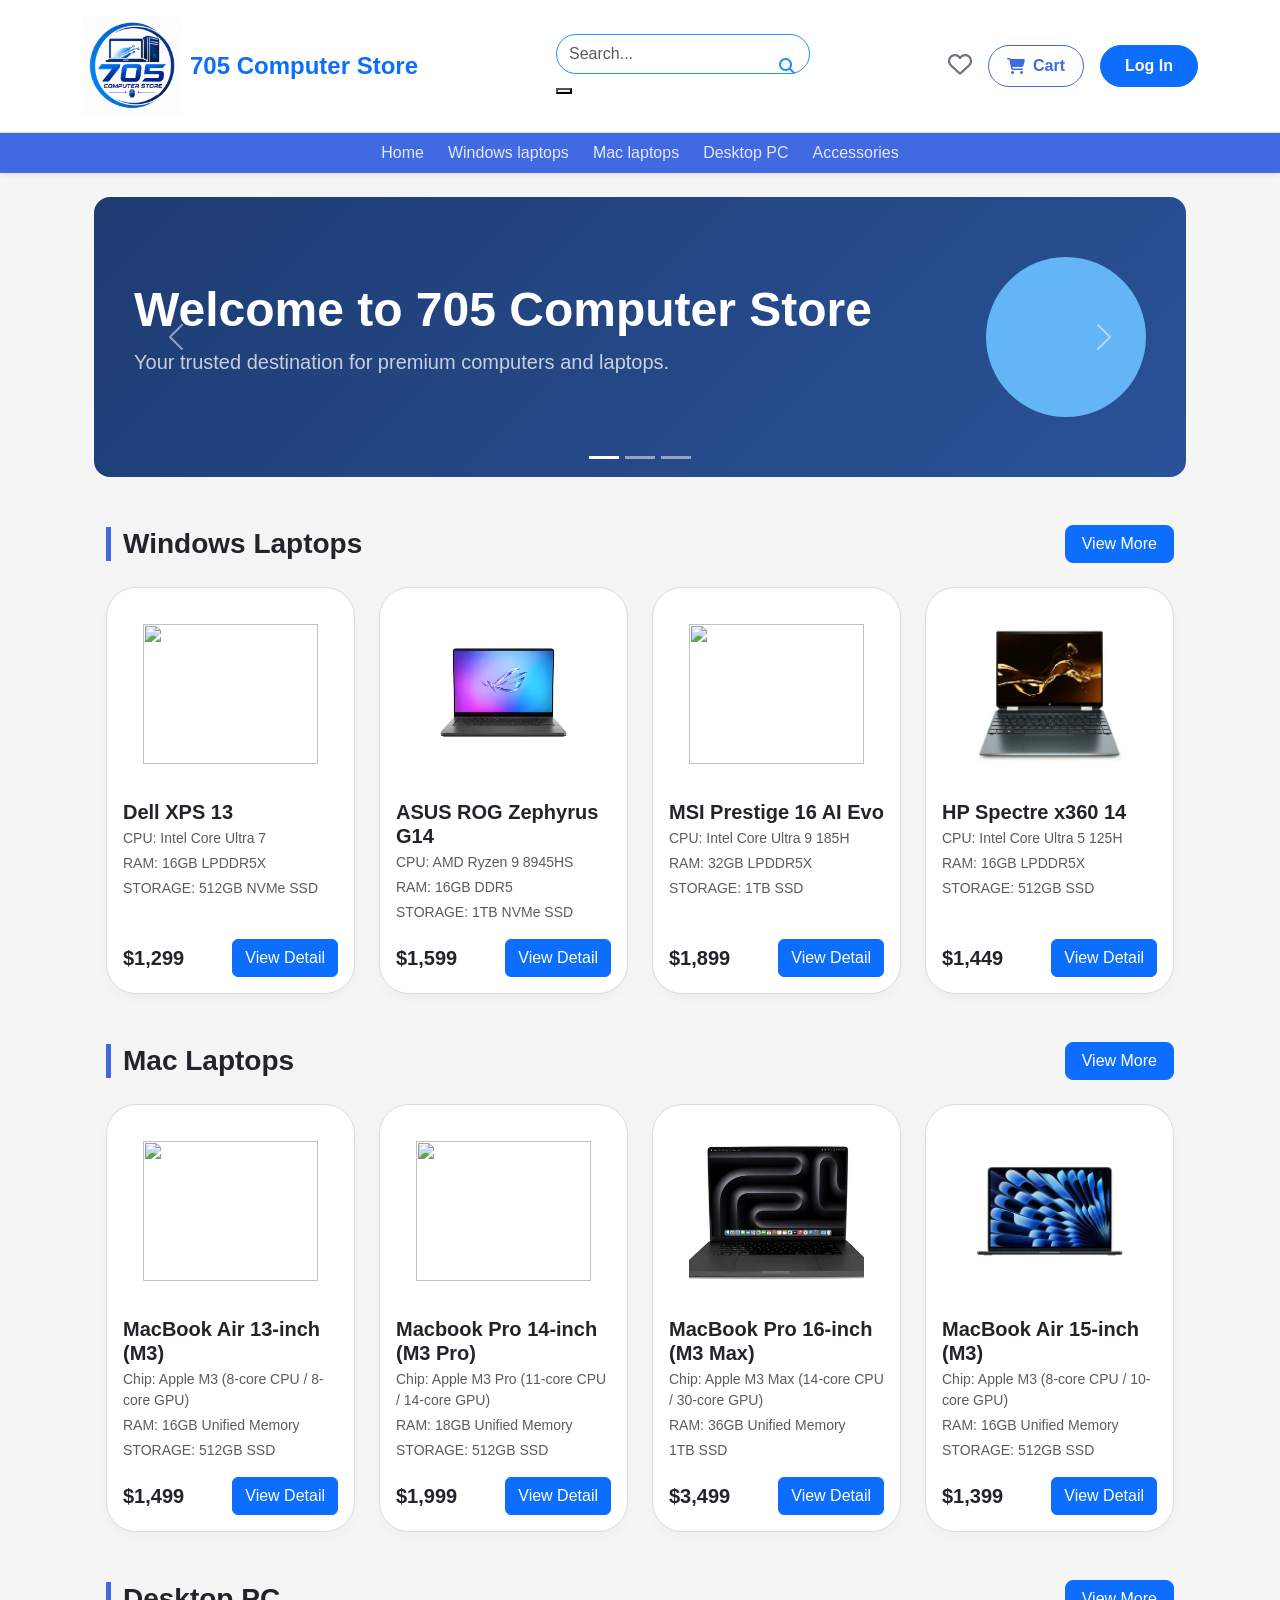
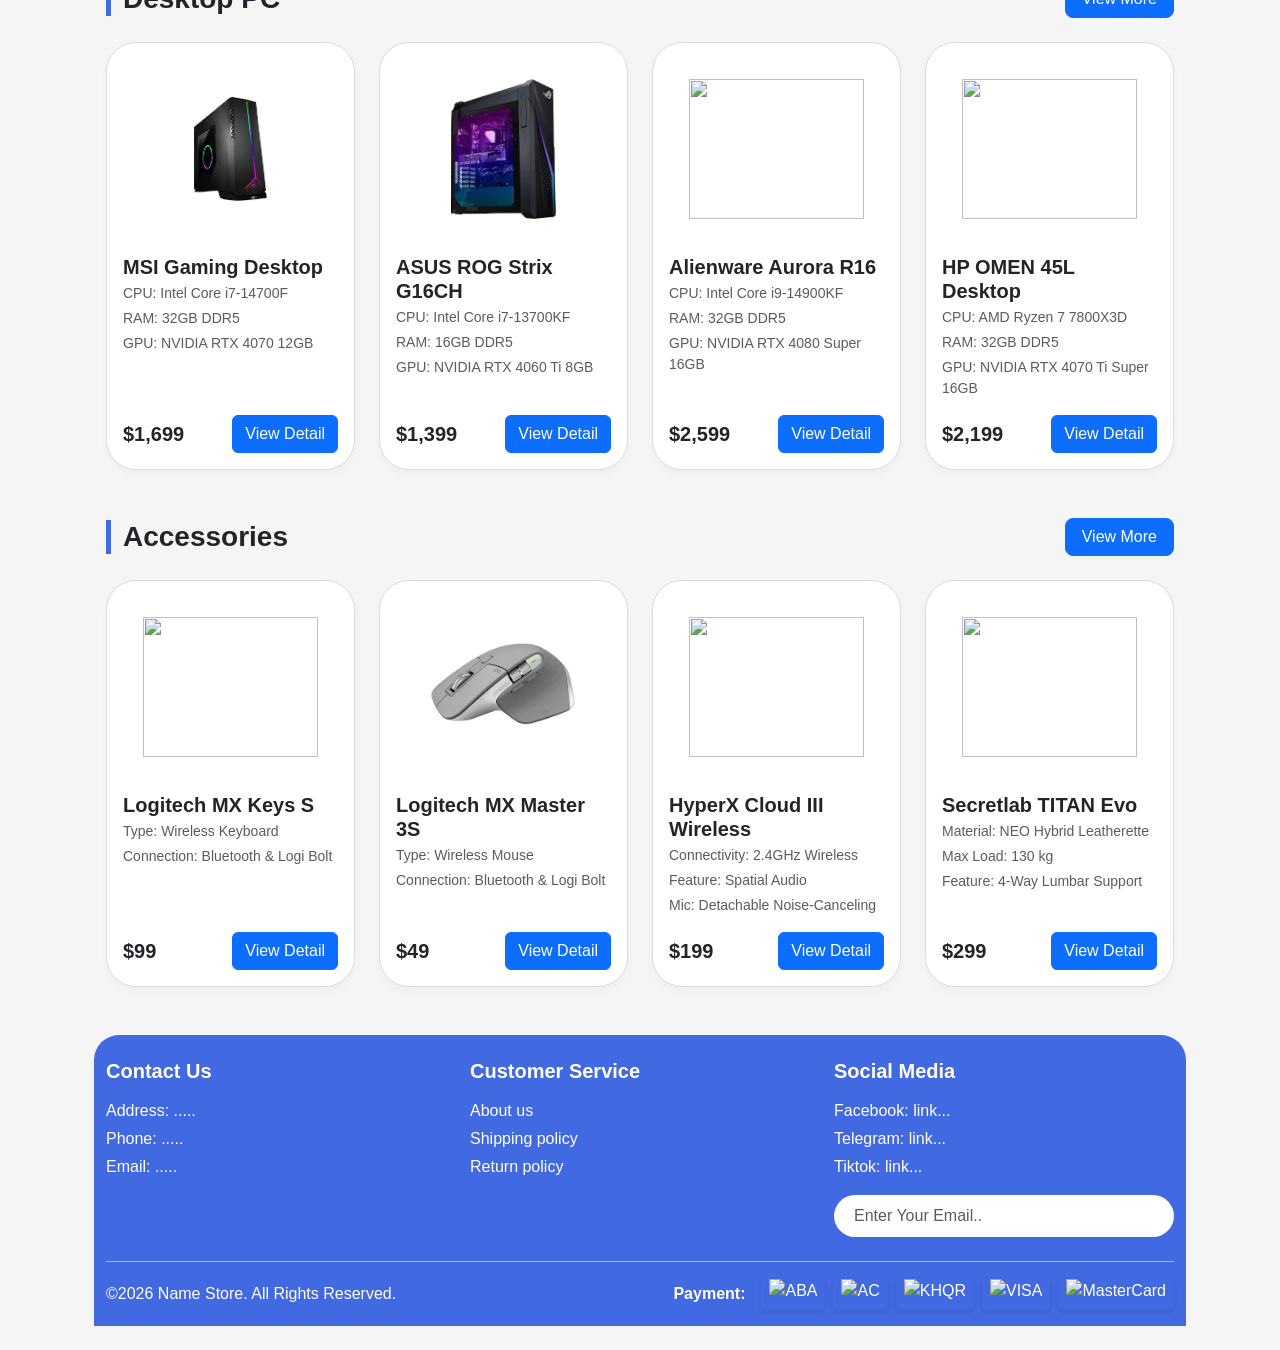
==== frontend/index.html @ b951529a "new" ====
<!DOCTYPE html>
<html lang="en">

<head>
    <meta charset="UTF-8">
    <meta name="viewport" content="width=device-width, initial-scale=1.0">
    <title>705 Computer Store</title>
    <link href="https://cdn.jsdelivr.net/npm/bootstrap@5.3.2/dist/css/bootstrap.min.css" rel="stylesheet">
    <link rel="stylesheet" href="https://cdnjs.cloudflare.com/ajax/libs/font-awesome/6.5.1/css/all.min.css">
    <link rel="stylesheet" href="style.css">
    <script src="https://cdn.jsdelivr.net/npm/bootstrap@5.3.3/dist/js/bootstrap.bundle.min.js"></script>
</head>

<body>
    <header class="bg-white py-3 border-bottom">
        <div class="container d-flex align-items-center justify-content-between">
            <div class="d-flex align-items-center gap-2">
                <img src="705logo.jpg" alt="Logo" class="header-logo">
                <h4 class="fw-bold m-0 text-primary">705 Computer Store</h4>
            </div>
            <form action="/search" method="get" class="search-box-wrapper w-45" role="search">
                <input type="search" name="q" class="form-control custom-search-input" placeholder="Search..."
                    aria-label="Search">
                <button type="submit" class="search-btn" aria-label="Submit search">
                    <i class="fa-solid fa-magnifying-glass search-icon" aria-hidden="true"></i>
                </button>
            </form>
            <div class="d-flex align-items-center gap-3">
                <a href="#" class="text-secondary text-decoration-none">
                    <i class="fa-regular fa-heart fs-4"></i>
                </a>
                <a href="#cartOffcanvas" data-bs-toggle="offcanvas" role="button"
                    class="cart-box d-flex align-items-center gap-2 text-decoration-none text-nowrap">
                    <i class="fa-solid fa-cart-shopping"></i>
                    <span class="fw-semibold">Cart</span>
                </a>
                <button class="btn btn-primary rounded-pill px-4 py-2 text-nowrap fw-bold" data-bs-toggle="modal"
                    data-bs-target="#loginModal">
                    Log In
                </button>
            </div>
        </div>
    </header>
    <nav class="main-nav py-2 bg-primary sticky-top shadow-sm">
        <div class="container d-flex justify-content-center gap-4">
            <a class="nav-link  text-white" href="#">Home</a>
            <a class="nav-link  text-white " href="#windows">Windows laptops</a>
            <a class="nav-link  text-white " href="#mac">Mac laptops</a>
            <a class="nav-link  text-white " href="#desktop">Desktop PC</a>
            <a class="nav-link  text-white " href="#accessories">Accessories</a>
        </div>
    </nav>

    <div class="container my-4">
        <div class="container my-4">
            <!-- Updated data-bs-ride="carousel" ensures immediate auto-cycling -->
            <div id="heroCarousel" class="carousel slide hero-banner position-relative" data-bs-ride="carousel"
                data-bs-interval="3000" data-bs-pause="false">

                <!-- Carousel Indicators -->
                <div class="carousel-indicators mb-2">
                    <button type="button" data-bs-target="#heroCarousel" data-bs-slide-to="0" class="active"
                        aria-current="true" aria-label="Slide 1"></button>
                    <button type="button" data-bs-target="#heroCarousel" data-bs-slide-to="1"
                        aria-label="Slide 2"></button>
                    <button type="button" data-bs-target="#heroCarousel" data-bs-slide-to="2"
                        aria-label="Slide 3"></button>
                </div>

                <!-- Carousel Inner Content -->
                <div class="carousel-inner rounded-4"
                    style="background: linear-gradient(135deg, #1e3c72 0%, #2a5298 100%); padding: 60px 40px; color: white;">

                    <!-- Slide 1 -->
                    <div class="carousel-item active">
                        <div class="d-flex justify-content-between align-items-center">
                            <div>
                                <h2 class="fw-bold display-5">Welcome to 705 Computer Store</h2>
                                <p class="fs-5 opacity-75">Your trusted destination for premium computers and laptops.
                                </p>
                            </div>
                            <div class="banner-circle d-none d-md-block"
                                style="width: 160px; height: 160px; background-color: #64b5f6; border-radius: 50%;">
                            </div>
                        </div>
                    </div>

                    <!-- Slide 2 -->
                    <div class="carousel-item">
                        <div class="d-flex justify-content-between align-items-center">
                            <div>
                                <h2 class="fw-bold display-5">High-Performance Laptops</h2>
                                <p class="fs-5 opacity-75">Explore the latest Intel Core Ultra & Apple M3 machines.</p>
                            </div>
                            <div class="banner-circle d-none d-md-block"
                                style="width: 160px; height: 160px; background-color: #81c784; border-radius: 50%;">
                            </div>
                        </div>
                    </div>

                    <!-- Slide 3 -->
                    <div class="carousel-item">
                        <div class="d-flex justify-content-between align-items-center">
                            <div>
                                <h2 class="fw-bold display-5">Exclusive Tech Deals</h2>
                                <p class="fs-5 opacity-75">Upgrade your setup with top-tier PC accessories.</p>
                            </div>
                            <div class="banner-circle d-none d-md-block"
                                style="width: 160px; height: 160px; background-color: #ffb74d; border-radius: 50%;">
                            </div>
                        </div>
                    </div>

                </div>

                <!-- Navigation Controls -->
                <button class="carousel-control-prev" type="button" data-bs-target="#heroCarousel" data-bs-slide="prev">
                    <span class="carousel-control-prev-icon" aria-hidden="true"></span>
                    <span class="visually-hidden">Previous</span>
                </button>
                <button class="carousel-control-next" type="button" data-bs-target="#heroCarousel" data-bs-slide="next">
                    <span class="carousel-control-next-icon" aria-hidden="true"></span>
                    <span class="visually-hidden">Next</span>
                </button>

            </div>
            <main class="container my-5">

                <section id="windows" class="mb-5 position-relative">
                    <div class="d-flex justify-content-between align-items-center mb-4">
                        <h3 class="section-title">Windows Laptops</h3>
                        <a href="windows.html" class="btn btn-primary rounded-3 px-3">View More</a>
                    </div>
                    <div class="row g-4 position-relative">
                        <div class="col-md-3">
                            <div class="product-card">
                                <div class="product-img-wrapper">
                                    <img src="https://th.bing.com/th/id/OIP.AL7Lr_KPdeR6Gr8iRgnWIQHaEs?w=291&h=185&c=7&r=0&o=7&dpr=1.5&pid=1.7&rm=3"
                                        alt="" class="product-img">
                                </div>
                                <h5 class="fw-bold mt-3 mb-1">Dell XPS 13</h5>
                                <p class="text-muted small mb-1">CPU: Intel Core Ultra 7</p>
                                <p class="text-muted small mb-1">RAM: 16GB LPDDR5X</p>
                                <p class="text-muted small mb-3">STORAGE: 512GB NVMe SSD</p>
                                <div class="d-flex justify-content-between align-items-center mt-auto">
                                    <span class="fw-bold fs-5">$1,299</span>
                                    <button class="btn btn-primary view-detail-btn" data-bs-toggle="modal"
                                        data-bs-target="#productDetailModal" data-title="Dell XPS 13"
                                        data-img="https://th.bing.com/th/id/OIP.AL7Lr_KPdeR6Gr8iRgnWIQHaEs?w=291&h=185&c=7&r=0&o=7&dpr=1.5&pid=1.7&rm=3"
                                        data-price="$1,299" data-cpu="Intel Core Ultra 7" data-ram="16GB LPDDR5X"
                                        data-storage="512GB NVMe SSD" data-gpu="Intel Arc Graphics"
                                        data-display="13.4 OLED 120Hz" data-recommend="Recommended for IT & Office Work"
                                        data-free="BAG , MOUSE WIRELESS , MOUSEPAD">
                                        View Detail
                                    </button>
                                </div>
                            </div>
                        </div>

                        <div class="col-md-3">
                            <div class="product-card">
                                <div class="product-img-wrapper">
                                    <img src="[data-uri]"
                                        alt="" class="product-img">
                                </div>
                                <h5 class="fw-bold mt-3 mb-1">ASUS ROG Zephyrus G14</h5>
                                <p class="text-muted small mb-1">CPU: AMD Ryzen 9 8945HS</p>
                                <p class="text-muted small mb-1">RAM: 16GB DDR5</p>
                                <p class="text-muted small mb-3">STORAGE: 1TB NVMe SSD</p>
                                <div class="d-flex justify-content-between align-items-center mt-auto">
                                    <span class="fw-bold fs-5">$1,599</span>
                                    <button class="btn btn-primary view-detail-btn" data-bs-toggle="modal"
                                        data-bs-target="#productDetailModal" data-title="ASUS ROG Zephyrus G14"
                                        data-img="[data-uri]"
                                        data-price="$1,599" data-cpu="AMD Ryzen 9 8945HS" data-ram="16GB DDR5"
                                        data-storage="1TB NVMe SSD" data-gpu="NVIDIA RTX 4060 8GB"
                                        data-display="14 OLED 120Hz" ROG Nebula OLED 120Hz
                                        data-recommend="Recommended for Gaming & Heavy Software"
                                        data-free="ROG BACKPACK , GAMING MOUSE , MOUSEPAD">
                                        View Detail
                                    </button>
                                </div>
                            </div>
                        </div>

                        <div class="col-md-3">
                            <div class="product-card">
                                <div class="product-img-wrapper">
                                    <img src="https://th.bing.com/th/id/OIP.dLWSdWZfkBVDEGQL3ehKGAHaEk?w=283&h=180&c=7&r=0&o=7&dpr=1.5&pid=1.7&rm=3"
                                        alt="" class="product-img">
                                </div>
                                <h5 class="fw-bold mt-3 mb-1">MSI Prestige 16 AI Evo</h5>
                                <p class="text-muted small mb-1">CPU: Intel Core Ultra 9 185H</p>
                                <p class="text-muted small mb-1">RAM: 32GB LPDDR5X</p>
                                <p class="text-muted small mb-3">STORAGE: 1TB SSD</p>
                                <div class="d-flex justify-content-between align-items-center mt-auto">
                                    <span class="fw-bold fs-5">$1,899</span>
                                    <button class="btn btn-primary view-detail-btn" data-bs-toggle="modal"
                                        data-bs-target="#productDetailModal" data-title="MSI Prestige 16 AI Evo"
                                        data-img="https://th.bing.com/th/id/OIP.dLWSdWZfkBVDEGQL3ehKGAHaEk?w=283&h=180&c=7&r=0&o=7&dpr=1.5&pid=1.7&rm=3"
                                        data-price="$1,899" data-cpu="Intel Core Ultra 9 185H" data-ram="32GB LPDDR5X"
                                        data-storage="1TB SSD" data-gpu="Intel Arc Graphics"
                                        data-display="16.0 QHD+ OLED 120Hz"
                                        data-recommend="Recommended for IT, AI Development & Content Creation"
                                        data-free="BAG , MOUSE WIRELESS , MOUSEPAD">
                                        View Detail
                                    </button>
                                </div>
                            </div>
                        </div>
                        <div class="col-md-3">
                            <div class="product-card">
                                <div class="product-img-wrapper">
                                    <img src="[data-uri]"
                                        alt="" class="product-img">
                                </div>
                                <h5 class="fw-bold mt-3 mb-1">HP Spectre x360 14</h5>
                                <p class="text-muted small mb-1">CPU: Intel Core Ultra 5 125H</p>
                                <p class="text-muted small mb-1">RAM: 16GB LPDDR5X</p>
                                <p class="text-muted small mb-3">STORAGE: 512GB SSD</p>
                                <div class="d-flex justify-content-between align-items-center mt-auto">
                                    <span class="fw-bold fs-5">$1,449</span>
                                    <button class="btn btn-primary view-detail-btn" data-bs-toggle="modal"
                                        data-bs-target="#productDetailModal" data-title="HP Spectre x360 14"
                                        data-img="[data-uri]"
                                        data-price="$1,449" data-cpu="Intel Core Ultra 5 125H" data-ram="16GB LPDDR5X"
                                        data-storage="512GB SSD" data-gpu="Intel Arc Graphics"
                                        data-display="14.0 2.8K OLED Touchscreen"
                                        data-recommend="Recommended for Business, IT & Graphic Design"
                                        data-free="BAG , HP RECHARGEABLE PEN , MOUSEPAD">
                                        View Detail
                                    </button>
                                </div>
                            </div>
                        </div>
                    </div>
                </section>

                <section id="mac" class="mb-5 position-relative">
                    <div class="d-flex justify-content-between align-items-center mb-4">
                        <h3 class="section-title">Mac Laptops</h3>
                        <a href="mac.html" class="btn btn-primary rounded-3 px-3">View More</a>
                    </div>

                    <div class="row g-4 position-relative">
                        <div class="col-md-3">
                            <div class="product-card">
                                <div class="product-img-wrapper">
                                    <img src="https://th.bing.com/th/id/OIP.0Yps-DaNDCqIpNB-CsQcQgHaG8?w=185&h=180&c=7&r=0&o=7&dpr=1.5&pid=1.7&rm=3"
                                        alt="" class="product-img">
                                </div>
                                <h5 class="fw-bold mt-3 mb-1">MacBook Air 13-inch (M3)</h5>
                                <p class="text-muted small mb-1">Chip: Apple M3 (8-core CPU / 8-core GPU)</p>
                                <p class="text-muted small mb-1">RAM: 16GB Unified Memory</p>
                                <p class="text-muted small mb-3">STORAGE: 512GB SSD</p>
                                <div class="d-flex justify-content-between align-items-center mt-auto">
                                    <span class="fw-bold fs-5">$1,499</span>
                                    <button class="btn btn-primary view-detail-btn" data-bs-toggle="modal"
                                        data-bs-target="#productDetailModal" data-title="MacBook Air 13-inch (M3)"
                                        data-img="https://th.bing.com/th/id/OIP.0Yps-DaNDCqIpNB-CsQcQgHaG8?w=185&h=180&c=7&r=0&o=7&dpr=1.5&pid=1.7&rm=3"
                                        data-price="$1,499" data-cpu="Apple M3 (8-core CPU)"
                                        data-ram="16GB Unified Memory" data-storage="512GB SSD" data-gpu="8-core GPU"
                                        data-display="13.6 Retina Display"
                                        data-recommend="Recommended for IT Students & Daily Work"
                                        data-free="SLEEVE BAG , USB-C HUB , MOUSEPAD">
                                        View Detail
                                    </button>
                                </div>
                            </div>
                        </div>
                        <div class="col-md-3">
                            <div class="product-card">
                                <div class="product-img-wrapper">
                                    <img src="https://th.bing.com/th/id/OIP.2iPnRMGzGTsN0Y84vKEVCQHaE8?w=246&h=180&c=7&r=0&o=7&dpr=1.5&pid=1.7&rm=3"
                                        alt="" class="product-img">
                                </div>
                                <h5 class="fw-bold mt-3 mb-1">Macbook Pro 14-inch (M3 Pro)</h5>
                                <p class="text-muted small mb-1">Chip: Apple M3 Pro (11-core CPU / 14-core GPU)</p>
                                <p class="text-muted small mb-1">RAM: 18GB Unified Memory</p>
                                <p class="text-muted small mb-3">STORAGE: 512GB SSD</p>
                                <div class="d-flex justify-content-between align-items-center mt-auto">
                                    <span class="fw-bold fs-5">$1,999</span>
                                    <button class="btn btn-primary view-detail-btn" data-bs-toggle="modal"
                                        data-bs-target="#productDetailModal" data-title="Macbook Pro 14-inch (M3 Pro)"
                                        data-img="https://th.bing.com/th/id/OIP.2iPnRMGzGTsN0Y84vKEVCQHaE8?w=246&h=180&c=7&r=0&o=7&dpr=1.5&pid=1.7&rm=3"
                                        data-price="$1,999" data-cpu="Apple M3 Pro (11-core CPU)"
                                        data-ram="18GB Unified Memory" data-storage="512GB SSD" data-gpu="14-core GPU"
                                        data-display="14.2 Liquid Retina XDR 120Hz"
                                        data-recommend="Recommended for Software Engineering & Coding"
                                        data-free="MAC SLEEVE , USB-C HUB , MOUSEPAD">
                                        View Detail
                                    </button>
                                </div>
                            </div>
                        </div>
                        <div class="col-md-3">
                            <div class="product-card">
                                <div class="product-img-wrapper">
                                    <img src="[data-uri]"
                                        alt="" class="product-img">
                                </div>
                                <h5 class="fw-bold mt-3 mb-1">MacBook Pro 16-inch (M3 Max)</h5>
                                <p class="text-muted small mb-1">Chip: Apple M3 Max (14-core CPU / 30-core GPU)</p>
                                <p class="text-muted small mb-1">RAM: 36GB Unified Memory</p>
                                <p class="text-muted small mb-3">1TB SSD</p>
                                <div class="d-flex justify-content-between align-items-center mt-auto">
                                    <span class="fw-bold fs-5">$3,499</span>
                                    <button class="btn btn-primary view-detail-btn" data-bs-toggle="modal"
                                        data-bs-target="#productDetailModal" data-title="MacBook Pro 16-inch (M3 Max)"
                                        data-img="[data-uri]"
                                        data-price="$3,499" data-cpu="Apple M3 Max (14-core CPU)"
                                        data-ram="36GB Unified Memory" data-storage="1TB SSD" data-gpu="30-core GPU"
                                        data-display="16.2 Liquid Retina XDR 120Hz"
                                        data-recommend="Recommended for Architecture, 3D Rendering & Video Editing"
                                        data-free="PREMIUM BAG , USB-C HUB , MOUSEPAD">
                                        View Detail
                                    </button>
                                </div>
                            </div>
                        </div>

                        <div class="col-md-3">
                            <div class="product-card">
                                <div class="product-img-wrapper">
                                    <img src="[data-uri]"
                                        alt="" class="product-img">
                                </div>
                                <h5 class="fw-bold mt-3 mb-1">MacBook Air 15-inch (M3)</h5>
                                <p class="text-muted small mb-1">Chip: Apple M3 (8-core CPU / 10-core GPU)</p>
                                <p class="text-muted small mb-1">RAM: 16GB Unified Memory</p>
                                <p class="text-muted small mb-3">STORAGE: 512GB SSD</p>
                                <div class="d-flex justify-content-between align-items-center mt-auto">
                                    <span class="fw-bold fs-5">$1,399</span>
                                    <button class="btn btn-primary view-detail-btn" data-bs-toggle="modal"
                                        data-bs-target="#productDetailModal" data-title="MacBook Air 15-inch (M3)"
                                        data-img="[data-uri]"
                                        data-price="$1,399" data-cpu="Apple M3 (8-core CPU)"
                                        data-ram="16GB Unified Memory" data-storage="512GB SSD" data-gpu="10-core GPU"
                                        data-display="15.3 Liquid Retina Display"
                                        data-recommend="Recommended for Office, IT & Graphic Design"
                                        data-free="SLEEVE BAG , WIRELESS MOUSE , MOUSEPAD">
                                        View Detail
                                    </button>
                                </div>
                            </div>
                        </div>
                    </div>
                </section>

                <section id="desktop" class="mb-5 position-relative">
                    <div class="d-flex justify-content-between align-items-center mb-4">
                        <h3 class="section-title">Desktop PC</h3>
                        <a href="desktop.html" class="btn btn-primary rounded-3 px-3">View More</a>
                    </div>
                    <div class="row g-4 position-relative">
                        <div class="col-md-3">
                            <div class="product-card">
                                <div class="product-img-wrapper">
                                    <img src="[data-uri]"
                                        alt="" class="product-img">
                                </div>
                                <h5 class="fw-bold mt-3 mb-1">MSI Gaming Desktop</h5>
                                <p class="text-muted small mb-1">CPU: Intel Core i7-14700F</p>
                                <p class="text-muted small mb-1">RAM: 32GB DDR5</p>
                                <p class="text-muted small mb-3">GPU: NVIDIA RTX 4070 12GB</p>
                                <div class="d-flex justify-content-between align-items-center mt-auto">
                                    <span class="fw-bold fs-5">$1,699</span>
                                    <button class="btn btn-primary view-detail-btn" data-bs-toggle="modal"
                                        data-bs-target="#productDetailModal" data-title="MSI Gaming Desktop"
                                        data-img="[data-uri]"
                                        data-price="$1,699" data-cpu="Intel Core i7-14700F" data-ram="32GB DDR5"
                                        data-storage="1TB NVMe SSD" data-gpu="NVIDIA RTX 4070 12GB"
                                        data-display-label="OS System:" data-display-val="Windows 11 Home 64-bit"
                                        data-recommend="Recommended for High-End Gaming & 3D Rendering"
                                        data-free="GAMING KEYBOARD , MOUSE , MOUSEPAD">
                                        View Detail
                                    </button>
                                </div>
                            </div>
                        </div>

                        <div class="col-md-3">
                            <div class="product-card">
                                <div class="product-img-wrapper">
                                    <img src="[data-uri]"
                                        alt="" class="product-img">
                                </div>
                                <h5 class="fw-bold mt-3 mb-1">ASUS ROG Strix G16CH</h5>
                                <p class="text-muted small mb-1">CPU: Intel Core i7-13700KF</p>
                                <p class="text-muted small mb-1">RAM: 16GB DDR5</p>
                                <p class="text-muted small mb-3">GPU: NVIDIA RTX 4060 Ti 8GB</p>
                                <div class="d-flex justify-content-between align-items-center mt-auto">
                                    <span class="fw-bold fs-5">$1,399</span>
                                    <button class="btn btn-primary view-detail-btn" data-bs-toggle="modal"
                                        data-bs-target="#productDetailModal" data-title="ASUS ROG Strix G16CH"
                                        data-img="[data-uri]"
                                        data-price="$1,399" data-cpu="Intel Core i7-13700KF" data-ram="16GB DDR5"
                                        data-storage="1TB NVMe SSD" data-gpu="NVIDIA RTX 4060 Ti 8GB"
                                        data-display-label="OS System:" data-display-val="Windows 11 Home 64-bit"
                                        data-recommend="Recommended for Gaming & Heavy IT Workstation"
                                        data-free="ROG KEYBOARD , MOUSE , MOUSEPAD">
                                        View Detail
                                    </button>
                                </div>
                            </div>
                        </div>
                        <div class="col-md-3">
                            <div class="product-card">
                                <div class="product-img-wrapper">
                                    <img src="https://th.bing.com/th/id/OIF.zlUKxVpA1oPw7t0y4Z9YEg?w=160&h=180&c=7&r=0&o=7&dpr=1.5&pid=1.7&rm=3"
                                        alt="" class="product-img">
                                </div>
                                <h5 class="fw-bold mt-3 mb-1">Alienware Aurora R16</h5>
                                <p class="text-muted small mb-1">CPU: Intel Core i9-14900KF</p>
                                <p class="text-muted small mb-1">RAM: 32GB DDR5</p>
                                <p class="text-muted small mb-3">GPU: NVIDIA RTX 4080 Super 16GB</p>
                                <div class="d-flex justify-content-between align-items-center mt-auto">
                                    <span class="fw-bold fs-5">$2,599</span>
                                    <button class="btn btn-primary view-detail-btn" data-bs-toggle="modal"
                                        data-bs-target="#productDetailModal" data-title="Alienware Aurora R16"
                                        data-img="https://th.bing.com/th/id/OIF.zlUKxVpA1oPw7t0y4Z9YEg?w=160&h=180&c=7&r=0&o=7&dpr=1.5&pid=1.7&rm=3"
                                        data-price="$2,599" data-cpu="Intel Core i9-14900KF" data-ram="32GB DDR5"
                                        data-storage="2TB NVMe SSD" data-gpu="NVIDIA RTX 4080 Super 16GB"
                                        data-display-label="OS System:" data-display-val="Windows 11 Pro 64-bit"
                                        data-recommend="Recommended for Extreme Gaming & AI Workloads"
                                        data-free="ALIENWARE MOUSEPAD , GAMING MOUSE">
                                        View Detail
                                    </button>
                                </div>
                            </div>
                        </div>
                        <div class="col-md-3">
                            <div class="product-card">
                                <div class="product-img-wrapper">
                                    <img src="https://th.bing.com/th/id/OIP.TJcTo4Yhc98ktGP7Bc6QeAHaHa?w=200&h=200&c=7&r=0&o=7&dpr=1.5&pid=1.7&rm=3"
                                        alt="" class="product-img">
                                </div>
                                <h5 class="fw-bold mt-3 mb-1">HP OMEN 45L Desktop</h5>
                                <p class="text-muted small mb-1">CPU: AMD Ryzen 7 7800X3D</p>
                                <p class="text-muted small mb-1">RAM: 32GB DDR5</p>
                                <p class="text-muted small mb-3">GPU: NVIDIA RTX 4070 Ti Super 16GB</p>
                                <div class="d-flex justify-content-between align-items-center mt-auto">
                                    <span class="fw-bold fs-5">$2,199</span>
                                    <button class="btn btn-primary view-detail-btn" data-bs-toggle="modal"
                                        data-bs-target="#productDetailModal" data-title="HP OMEN 45L Desktop"
                                        data-img="https://th.bing.com/th/id/OIP.TJcTo4Yhc98ktGP7Bc6QeAHaHa?w=200&h=200&c=7&r=0&o=7&dpr=1.5&pid=1.7&rm=3"
                                        data-price="$2,199" data-cpu="AMD Ryzen 7 7800X3D" data-ram="32GB DDR5"
                                        data-storage="1TB NVMe SSD" data-gpu="NVIDIA RTX 4070 Ti Super 16GB"
                                        data-display-label="OS System:" data-display-val="Windows 11 Home 64-bit"
                                        data-recommend="Recommended for Pro Gaming & Content Creation"
                                        data-free="OMEN GAMING MOUSEPAD , HEADSET HOLDER">
                                        View Detail
                                    </button>
                                </div>
                            </div>
                        </div>
                    </div>
                </section>

                <section id="accessories" class="mb-5 position-relative">
                    <div class="d-flex justify-content-between align-items-center mb-4">
                        <h3 class="section-title">Accessories</h3>
                        <a href="accessories.html" class="btn btn-primary rounded-3 px-3">View More</a>
                    </div>

                    <div class="row g-4 position-relative">
                        <div class="col-md-3">
                            <div class="product-card">
                                <div class="product-img-wrapper">
                                    <img src="https://th.bing.com/th/id/OIP.t6h9W3V-kA5I1YUI6IVi5QHaDt?w=277&h=175&c=7&r=0&o=7&dpr=1.5&pid=1.7&rm=3"
                                        alt="" class="product-img">
                                </div>
                                <h5 class="fw-bold mt-3 mb-1">Logitech MX Keys S</h5>
                                <p class="text-muted small mb-1">Type: Wireless Keyboard</p>
                                <p class="text-muted small mb-3">Connection: Bluetooth & Logi Bolt</p>
                                <div class="d-flex justify-content-between align-items-center mt-auto">
                                    <span class="fw-bold fs-5">$99</span>
                                    <button class="btn btn-primary view-detail-btn" data-bs-toggle="modal"
                                        data-bs-target="#productDetailModal" data-title="Logitech MX Keys S"
                                        data-img="https://th.bing.com/th/id/OIP.t6h9W3V-kA5I1YUI6IVi5QHaDt?w=277&h=175&c=7&r=0&o=7&dpr=1.5&pid=1.7&rm=3"
                                        data-price="$99" data-spec1-label="Type:" data-spec1-val="Wireless Keyboard"
                                        data-spec2-label="Connection:" data-spec2-val="Bluetooth & Logi Bolt"
                                        data-spec3-label="Backlight:" data-spec3-val="Smart Auto-Illumination"
                                        data-spec4-label="Battery:" data-spec4-val="Rechargeable Li-Po (10 days)"
                                        data-display-label="Warranty:" data-display-val="1 Year Brand Warranty"
                                        data-recommend="Recommended for Productivity & Developers"
                                        data-free="PALM REST , MOUSEPAD">
                                        View Detail
                                    </button>
                                </div>
                            </div>
                        </div>

                        <div class="col-md-3">
                            <div class="product-card">
                                <div class="product-img-wrapper">
                                    <img src="[data-uri]"
                                        alt="" class="product-img">
                                </div>
                                <h5 class="fw-bold mt-3 mb-1">Logitech MX Master 3S</h5>
                                <p class="text-muted small mb-1">Type: Wireless Mouse</p>
                                <p class="text-muted small mb-3">Connection: Bluetooth & Logi Bolt</p>
                                <div class="d-flex justify-content-between align-items-center mt-auto">
                                    <span class="fw-bold fs-5">$49</span>
                                    <button class="btn btn-primary view-detail-btn" data-bs-toggle="modal"
                                        data-bs-target="#productDetailModal" data-title="Logitech MX Master 3S"
                                        data-img="[data-uri]"
                                        data-price="$49" data-spec1-label="Type:" data-spec1-val="Wireless Mouse"
                                        data-spec2-label="Connection:" data-spec2-val="Bluetooth & Logi Bolt"
                                        data-spec3-label="Sensor:" data-spec3-val="8,000 DPI Darkfield"
                                        data-spec4-label="Feature:" data-spec4-val="Quiet Clicks & MagSpeed Scroll"
                                        data-display-label="Warranty:" data-display-val="1 Year Brand Warranty"
                                        data-recommend="Recommended for Graphic Designers & Office Use"
                                        data-free="MOUSEPAD">
                                        View Detail
                                    </button>
                                </div>
                            </div>
                        </div>
                        <div class="col-md-3">
                            <div class="product-card">
                                <div class="product-img-wrapper">
                                    <img src="https://th.bing.com/th/id/OIP.Y5CAbW4nuqUeWcbSHPMgFgHaHy?w=175&h=184&c=7&r=0&o=7&dpr=1.5&pid=1.7&rm=3"
                                        alt="" class="product-img">
                                </div>
                                <h5 class="fw-bold mt-3 mb-1">HyperX Cloud III Wireless</h5>
                                <p class="text-muted small mb-1">Connectivity: 2.4GHz Wireless</p>
                                <p class="text-muted small mb-1">Feature: Spatial Audio</p>
                                <p class="text-muted small mb-3">Mic: Detachable Noise-Canceling</p>
                                <div class="d-flex justify-content-between align-items-center mt-auto">
                                    <span class="fw-bold fs-5">$199</span>
                                    <button class="btn btn-primary view-detail-btn" data-bs-toggle="modal"
                                        data-bs-target="#productDetailModal" data-title="HyperX Cloud III Wireless"
                                        data-img="https://th.bing.com/th/id/OIP.Y5CAbW4nuqUeWcbSHPMgFgHaHy?w=175&h=184&c=7&r=0&o=7&dpr=1.5&pid=1.7&rm=3"
                                        data-price="$199" data-spec1-label="Connectivity:"
                                        data-spec1-val="2.4GHz Wireless" data-spec2-label="Feature:"
                                        data-spec2-val="Spatial Audio" data-spec3-label="Mic:"
                                        data-spec3-val="Detachable Noise-Canceling" data-spec4-label="Battery Life:"
                                        data-spec4-val="Up to 120 Hours" data-display-label="Warranty:"
                                        data-display-val="2 Years Brand Warranty"
                                        data-recommend="Recommended for Gaming & Clear Communication"
                                        data-free="HEADSET STAND">
                                        View Detail
                                    </button>
                                </div>
                            </div>
                        </div>

                        <div class="col-md-3">
                            <div class="product-card">
                                <div class="product-img-wrapper">
                                    <img src="https://th.bing.com/th/id/OIP.JJgzGKpeFEcX1Du-FD1xGgHaOI?w=132&h=200&c=7&r=0&o=7&dpr=1.5&pid=1.7&rm=3"
                                        alt="" class="product-img">
                                </div>
                                <h5 class="fw-bold mt-3 mb-1">Secretlab TITAN Evo</h5>
                                <p class="text-muted small mb-1">Material: NEO Hybrid Leatherette</p>
                                <p class="text-muted small mb-1">Max Load: 130 kg</p>
                                <p class="text-muted small mb-3">Feature: 4-Way Lumbar Support</p>
                                <div class="d-flex justify-content-between align-items-center mt-auto">
                                    <span class="fw-bold fs-5">$299</span>
                                    <button class="btn btn-primary view-detail-btn" data-bs-toggle="modal"
                                        data-bs-target="#productDetailModal" data-title="Secretlab TITAN Evo"
                                        data-img="https://th.bing.com/th/id/OIP.JJgzGKpeFEcX1Du-FD1xGgHaOI?w=132&h=200&c=7&r=0&o=7&dpr=1.5&pid=1.7&rm=3"
                                        data-price="$299" data-spec1-label="Material:"
                                        data-spec1-val="NEO Hybrid Leatherette" data-spec2-label="Max Load:"
                                        data-spec2-val="130 kg" data-spec3-label="Feature:"
                                        data-spec3-val="4-Way Lumbar Support" data-spec4-label="Pillow:"
                                        data-spec4-val="Magnetic Memory Foam" data-display-label="Warranty:"
                                        data-display-val="3 Years Structural Warranty"
                                        data-recommend="Recommended for Long Hours Desk Work & Gaming"
                                        data-free="CLEANING KIT">
                                        View Detail
                                    </button>
                                </div>
                            </div>
                        </div>
                    </div>
                </section>
            </main>
            <footer class="custom-footer mt-5 pt-4 pb-3">
                <div class="container">
                    <div class="row gy-4 mb-4">
                        <div class="col-md-4">
                            <h5 class="fw-bold mb-3">Contact Us</h5>
                            <p class="mb-1">Address: .....</p>
                            <p class="mb-1">Phone: .....</p>
                            <p class="mb-1">Email: .....</p>
                        </div>
                        <div class="col-md-4">
                            <h5 class="fw-bold mb-3">Customer Service</h5>
                            <p class="mb-1">About us</p>
                            <p class="mb-1">Shipping policy</p>
                            <p class="mb-1">Return policy</p>
                        </div>
                        <div class="col-md-4">
                            <h5 class="fw-bold mb-3">Social Media</h5>
                            <p class="mb-1">Facebook: link...</p>
                            <p class="mb-1">Telegram: link...</p>
                            <p class="mb-3">Tiktok: link...</p>
                            <input type="email" class="form-control rounded-pill text-start ps-4"
                                placeholder="Enter Your Email..">
                        </div>
                    </div>
                    <hr class="border-white opacity-50 my-3">
                    <div class="d-flex flex-column flex-md-row justify-content-between align-items-center">
                        <p class="m-0">©2026 Name Store. All Rights Reserved.</p>
                        <div class="d-flex align-items-center gap-2 mt-2 mt-md-0">
                            <span class="fw-bold me-2">Payment:</span>
                            <div class="payment-card">
                                <img src="https://encrypted-tbn0.gstatic.com/images?q=tbn:ANd9GcRZJGDUUji1aiQIdgCKO4tOpE9ZOPasOgXdYh3TUgbs8A&s=10"
                                    alt="ABA" class="payment-logo">
                            </div>
                            <div class="payment-card">
                                <img src="https://encrypted-tbn0.gstatic.com/images?q=tbn:ANd9GcRUxm1m6XToGECAMxZh3MPr0PS9HeaZn9A2cuTgiPlQ-g&s=10"
                                    alt="AC" class="payment-logo">
                            </div>
                            <div class="payment-card">
                                <img src="https://encrypted-tbn0.gstatic.com/images?q=tbn:ANd9GcQU9aNfiIsWGnAdczYu_6fz-tkL6MxstfQ6-mGBcH60zw&s=10"
                                    alt="KHQR" class="payment-logo">
                            </div>
                            <div class="payment-card">
                                <img src="https://encrypted-tbn0.gstatic.com/images?q=tbn:ANd9GcTHd_pQyp1PbefYeffxgombqwku8zflFzAt4HIlNsDqHw&s=10"
                                    alt="VISA" class="payment-logo">
                            </div>
                            <div class="payment-card">
                                <img src="https://encrypted-tbn0.gstatic.com/images?q=tbn:ANd9GcR5sveA9H-YJq_rfzFeSjastlBqe-uYH5Ygf-0XIQ49yQ&s=10"
                                    alt="MasterCard" class="payment-logo">
                            </div>
                        </div>
                    </div>
                </div>
            </footer>
        </div>

        <!-- View Detail Modal -->
        <div class="modal fade" id="productDetailModal" tabindex="-1" aria-hidden="true">
            <div class="modal-dialog modal-lg modal-dialog-centered">
                <div class="modal-content border-0 shadow-lg rounded-3">

                    <div class="modal-header border-0 pb-0">
                        <button type="button" class="btn-close position-absolute top-0 end-0 m-3"
                            data-bs-dismiss="modal" aria-label="Close" style="z-index: 1056;"></button>
                    </div>

                    <div class="modal-body p-4 pt-0">
                        <div class="row g-4 align-items-center">

                            <!-- Product Image -->
                            <div class="col-md-5 text-center">
                                <div class="p-3 border rounded-3 bg-light">
                                    <img id="modalImg" src="" class="img-fluid"
                                        style="max-height: 230px; object-fit: contain;" alt="Product">
                                </div>
                            </div>

                            <!-- Product Details -->
                            <div class="col-md-7">
                                <h5 class="fw-bold text-dark mb-1" id="modalTitle">Product Title</h5>

                                <!-- Recommend Badge -->
                                <div class="mb-2">
                                    <span id="modalRecommend"
                                        class="badge bg-primary-subtle text-primary border border-primary-subtle rounded-pill">
                                        Recommended for IT & Office Work
                                    </span>
                                </div>

                                <!-- Specs Grid -->
                                <div class="card border-0 bg-light p-3 mb-3 rounded-3">
                                    <div class="row g-2 small">
                                        <div class="col-6"><strong>CPU:</strong> <span id="modalCpu">-</span></div>
                                        <div class="col-6"><strong>RAM:</strong> <span id="modalRam">-</span></div>
                                        <div class="col-6"><strong>Storage:</strong> <span id="modalStorage">-</span>
                                        </div>
                                        <div class="col-6"><strong>GPU/VGA:</strong> <span id="modalGpu">-</span></div>
                                        <div class="col-12"><strong>Display:</strong> <span id="modalDisplay">-</span>
                                        </div>
                                    </div>
                                </div>

                                <!-- Price -->
                                <div class="mb-3">
                                    <div class="fs-3 fw-bold text-primary" id="modalPrice">$0.00</div>
                                </div>

                                <div class="mb-3">
                                    <div class="fw-bold text-muted small mb-1">OVERVIEW</div>
                                    <div
                                        class="p-2 bg-primary-subtle text-primary border border-primary-subtle rounded fw-semibold small">
                                        Free : <span id="modalFreeGift">BAG , MOUSE WIRELESS , MOUSEPAD</span>
                                    </div>
                                </div>

                                <div class="mb-4">
                                    <label class="form-label small text-muted fw-bold d-block">Qty</label>
                                    <div class="input-group" style="width: 120px;">
                                        <button class="btn btn-outline-primary fw-bold" type="button"
                                            id="btnMinus">-</button>
                                        <input type="text" class="form-control text-center fw-bold border-primary"
                                            id="modalQty" value="1" readonly>
                                        <button class="btn btn-outline-primary fw-bold" type="button"
                                            id="btnPlus">+</button>
                                    </div>
                                </div>

                                <div class="d-flex gap-2">
                                    <button class="btn btn-primary flex-grow-1 fw-bold text-uppercase py-2">
                                        ADD TO CART
                                    </button>
                                    <button class="btn btn-outline-primary flex-grow-1 fw-bold text-uppercase py-2">
                                        BUY NOW
                                    </button>
                                </div>

                            </div>
                        </div>
                    </div>

                </div>
            </div>
        </div>
        <!--modal-->
        <div class="offcanvas offcanvas-end" tabindex="-1" id="cartOffcanvas" aria-labelledby="cartOffcanvasLabel">
            <div class="offcanvas-header border-bottom">
                <h5 class="offcanvas-title fw-bold" id="cartOffcanvasLabel">Your Shopping Cart</h5>
                <button type="button" class="btn-close" data-bs-dismiss="offcanvas" aria-label="Close"></button>
            </div>
            <div class="offcanvas-body d-flex flex-column justify-content-between">
                <div id="cart-items-container">
                </div>
                <div class="border-top pt-3">
                    <div class="d-flex justify-content-between mb-3 fs-5 fw-bold">
                        <span>Total:</span>
                        <span id="cart-total">$0</span>
                    </div>
                    <button class="btn btn-primary w-100 py-2 rounded-pill fw-bold">Proceed to Checkout</button>
                </div>
            </div>
        </div>
        <div class="modal fade" id="loginModal" tabindex="-1" aria-labelledby="loginModalLabel" aria-hidden="true">
            <div class="modal-dialog modal-dialog-centered">
                <div class="modal-content border-0 shadow">
                    <div class="modal-header border-bottom-0 pb-0">
                        <button type="button" class="btn-close" data-bs-dismiss="modal" aria-label="Close"></button>
                    </div>
                    <div class="modal-body px-4 pb-4">
                        <div class="text-center mb-4">
                            <h4 class="fw-bold text-primary" id="loginModalLabel">705 Computer Store</h4>
                            <p class="text-muted small">Sign in to manage your account and orders</p>
                        </div>
                        <form>
                            <div class="mb-3">
                                <label for="emailInput" class="form-label fw-semibold">Email address</label>
                                <input type="email" class="form-control" id="emailInput" placeholder="name@example.com"
                                    required>
                            </div>
                            <div class="mb-3">
                                <label for="passwordInput" class="form-label fw-semibold">Password</label>
                                <input type="password" class="form-control" id="passwordInput" placeholder="••••••••"
                                    required>
                            </div>
                            <div class="d-flex justify-content-between align-items-center mb-4">
                                <div class="form-check">
                                    <input class="form-check-input" type="checkbox" id="rememberMe">
                                    <label class="form-check-label small" for="rememberMe">Remember me</label>
                                </div>
                                <a href="#" class="small text-decoration-none">Forgot password?</a>
                            </div>
                            <button type="submit" class="btn btn-primary w-100 py-2 rounded-pill fw-bold">Log
                                In</button>
                        </form>
                    </div>
                </div>
            </div>
        </div>

        <script src="https://cdn.jsdelivr.net/npm/bootstrap@5.3.2/dist/js/bootstrap.bundle.min.js"></script>
        <script src="script.js"></script>
</body>

</html>
---- frontend/style.css ----
body {
    background-color: whitesmoke;
    font-family: 'Segoe UI', Tahoma, Geneva, Verdana, sans-serif;
}
section[id] {
    scroll-margin-top: 100px;
}
.header-logo {
    width: 100px;
    height: 100px;
    object-fit: contain;
}
.search-box-wrapper {
    position: relative;
}
.custom-search-input {
    border: 1.5px solid dodgerblue !important;
    border-radius: 20px !important;
    padding-right: 40px !important;
    height: 40px;
}
.custom-search-width {
    width: 300px;
}
.sticky-top {
    z-index: 1020;
}
.search-icon {
    position: absolute;
    right: 15px;
    top: 50%;
    transform: translateY(-50%);
    color: dodgerblue;
}
.cart-box {
    border: 1.5px solid royalblue;
    color: royalblue;
    padding: 8px 18px;
    border-radius: 25px;
    white-space: nowrap;
    display: inline-flex;
    align-items: center;
    transition: all 0.2s ease;
}
.cart-box:hover {
    background-color: royalblue;
    color: white;
}
.text-nowrap {
    white-space: nowrap !important;
}
.main-nav {
    background-color: royalblue !important;
}
.main-nav .nav-link {
    font-weight: 500;
    opacity: 0.85;
    transition: opacity 0.2s ease-in-out;
}
.main-nav .nav-link:hover {
    background-color: rgba(255, 255, 255, 0.2);
    color: gainsboro !important;
}
.main-nav .nav-link:hover,
.main-nav .nav-link.active {
    opacity: 1;
    font-weight: 700;
}
.section-title {
    font-weight: bold;
    border-left: 5px solid royalblue;
    padding-left: 12px;
    margin: 0;
}
.product-card {
    background: white;
    border: 1.5px solid gainsboro;
    border-radius: 30px;
    padding: 16px;
    height: 100%;
    display: flex;
    flex-direction: column;
    box-shadow: 0 4px 10px rgba(0, 0, 0, 0.03);
    transition: transform 0.2s;
}
.product-card:hover {
    transform: translateY(-4px);
    border-color: dodgerblue;
}
.img-placeholder {
    background-color: lightgray;
    border-radius: 20px;
    height: 160px;
    display: flex;
    align-items: center;
    justify-content: center;
    color: dimgray;
    font-weight: 500;
}

.custom-footer {
    background-color: royalblue;
    color: white;
    border-radius: 25px 25px 0 0;
}
.custom-footer input[type="email"] {
    text-align: left !important;
    padding-left: 20px !important;
    border: none;
    height: 42px;
}
.product-img-wrapper {
    width: 100%;
    height: 180px;
    background-color: white;
    object-fit: contain;
    padding: 10px;
    border-radius: 20px;
    overflow: hidden;
    display: flex;
    align-items: center;
    justify-content: center;
}
.product-img {
    width: 100%;
    height: 100%;
    object-fit: contain;
    padding: 10px;
    transition: transform 0.3s ease;
}
.product-card:hover .product-img {
    transform: scale(1.05);
}
.payment-card {
    border-radius: 6px;
    padding: 4px 8px;
    display: inline-flex;
    align-items: center;
    justify-content: center;
    height: 32px;
    box-shadow: 0 2px 4px rgba(0, 0, 0, 0.1);
    transition: transform 0.2s ease;
}
.payment-card:hover {
    transform: translateY(-2px);
}
.payment-logo {
    height: 30px;
    width: auto;
    object-fit: contain;
}
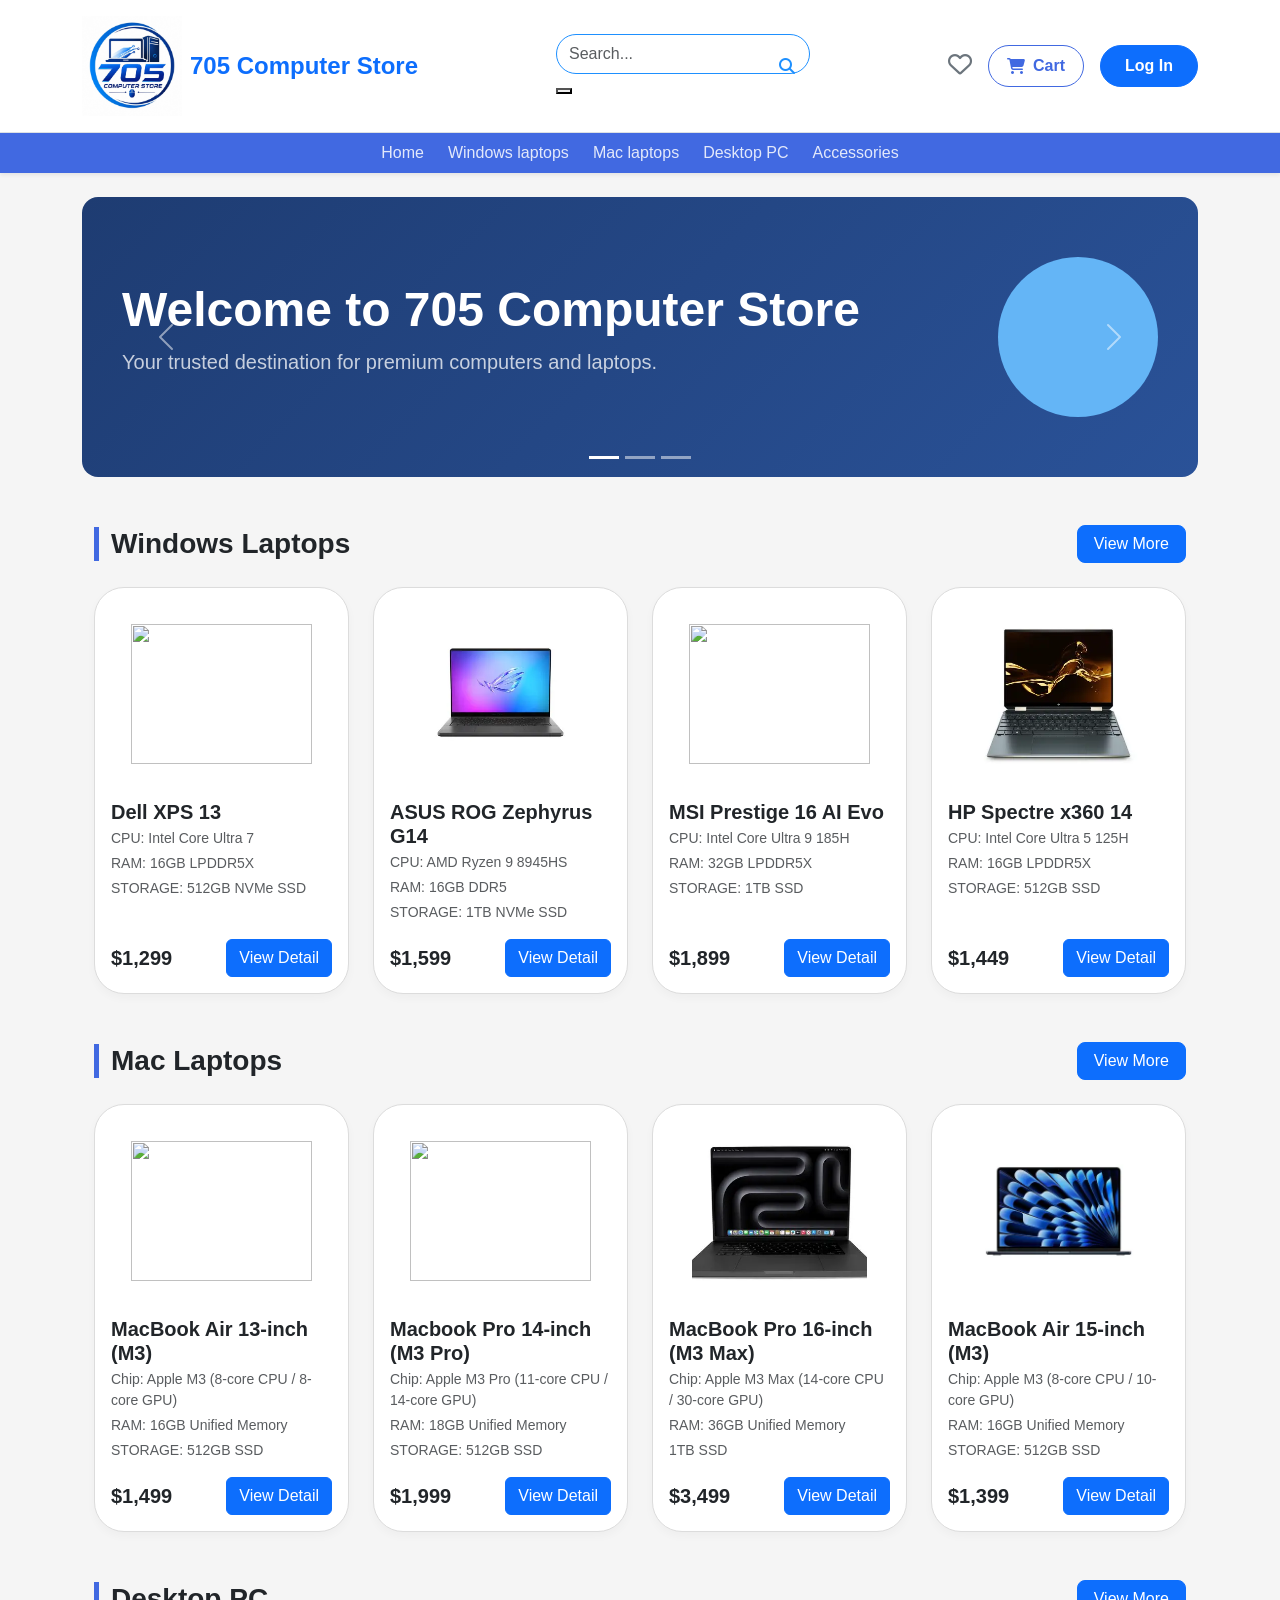
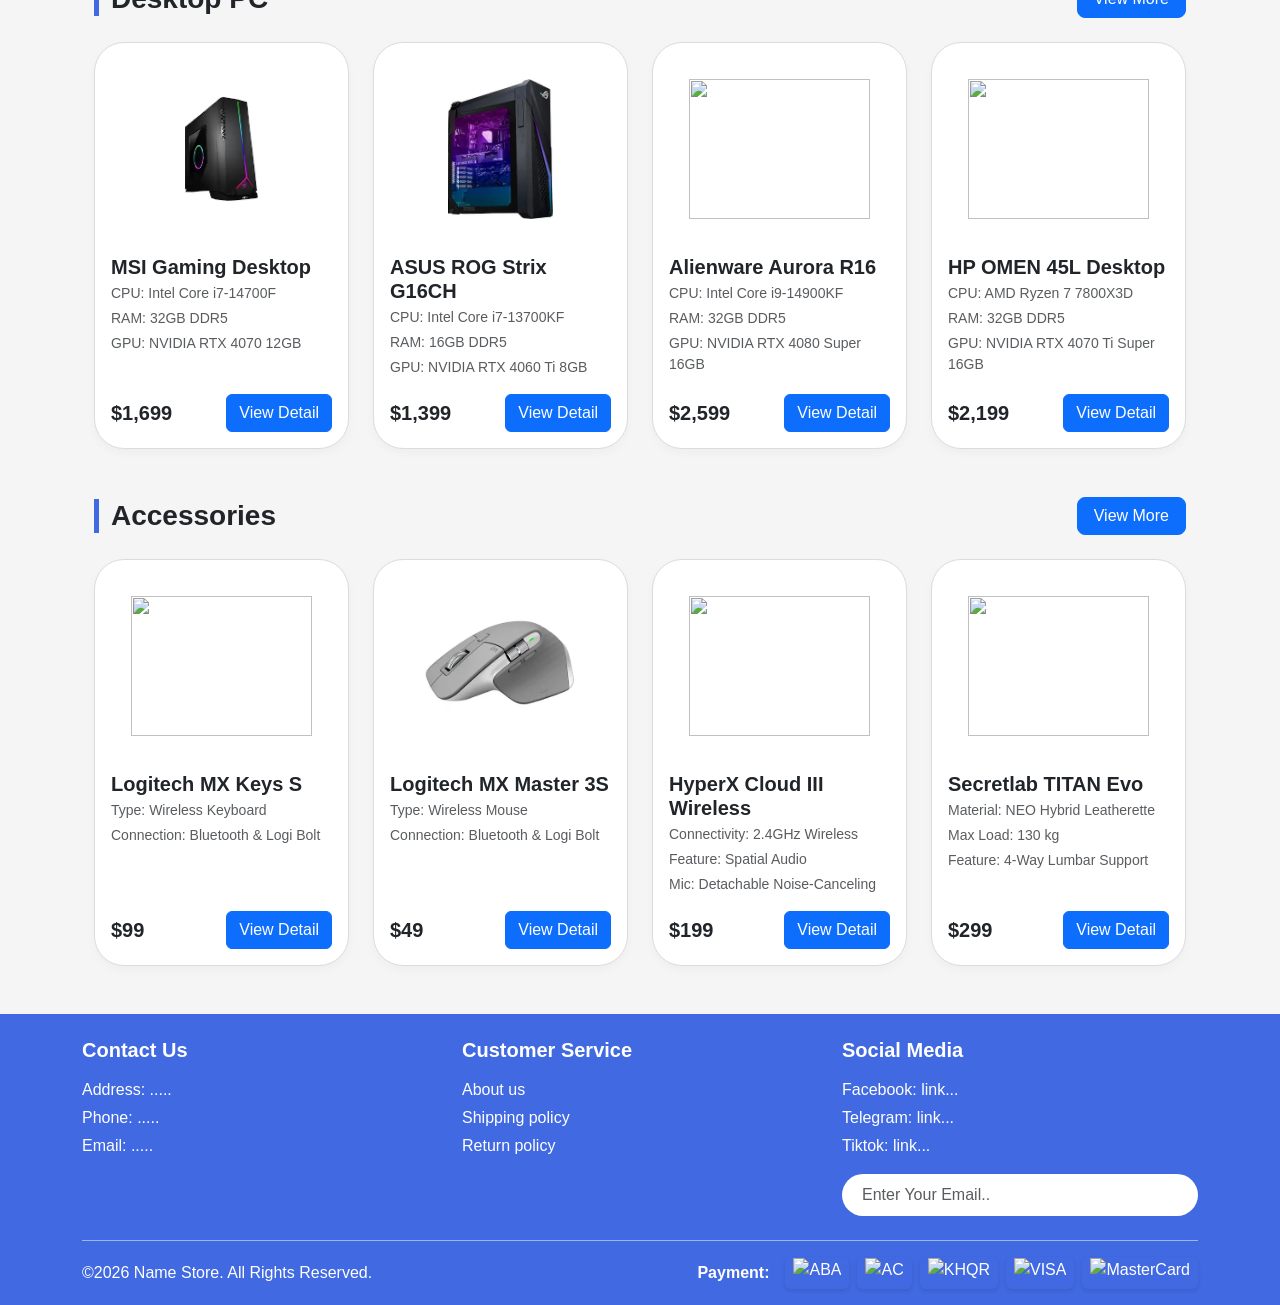
==== commit 61913906: "Update Desktop view more 40 cards" ====
--- a/frontend/index.html
+++ b/frontend/index.html
@@ -50,587 +50,581 @@
             <a class="nav-link  text-white " href="#accessories">Accessories</a>
         </div>
     </nav>
-
     <div class="container my-4">
-        <div class="container my-4">
-            <!-- Updated data-bs-ride="carousel" ensures immediate auto-cycling -->
-            <div id="heroCarousel" class="carousel slide hero-banner position-relative" data-bs-ride="carousel"
-                data-bs-interval="3000" data-bs-pause="false">
-
-                <!-- Carousel Indicators -->
-                <div class="carousel-indicators mb-2">
-                    <button type="button" data-bs-target="#heroCarousel" data-bs-slide-to="0" class="active"
-                        aria-current="true" aria-label="Slide 1"></button>
-                    <button type="button" data-bs-target="#heroCarousel" data-bs-slide-to="1"
-                        aria-label="Slide 2"></button>
-                    <button type="button" data-bs-target="#heroCarousel" data-bs-slide-to="2"
-                        aria-label="Slide 3"></button>
-                </div>
-
-                <!-- Carousel Inner Content -->
-                <div class="carousel-inner rounded-4"
-                    style="background: linear-gradient(135deg, #1e3c72 0%, #2a5298 100%); padding: 60px 40px; color: white;">
-
-                    <!-- Slide 1 -->
-                    <div class="carousel-item active">
-                        <div class="d-flex justify-content-between align-items-center">
-                            <div>
-                                <h2 class="fw-bold display-5">Welcome to 705 Computer Store</h2>
-                                <p class="fs-5 opacity-75">Your trusted destination for premium computers and laptops.
-                                </p>
-                            </div>
-                            <div class="banner-circle d-none d-md-block"
-                                style="width: 160px; height: 160px; background-color: #64b5f6; border-radius: 50%;">
-                            </div>
-                        </div>
-                    </div>
-
-                    <!-- Slide 2 -->
-                    <div class="carousel-item">
-                        <div class="d-flex justify-content-between align-items-center">
-                            <div>
-                                <h2 class="fw-bold display-5">High-Performance Laptops</h2>
-                                <p class="fs-5 opacity-75">Explore the latest Intel Core Ultra & Apple M3 machines.</p>
-                            </div>
-                            <div class="banner-circle d-none d-md-block"
-                                style="width: 160px; height: 160px; background-color: #81c784; border-radius: 50%;">
-                            </div>
-                        </div>
-                    </div>
-
-                    <!-- Slide 3 -->
-                    <div class="carousel-item">
-                        <div class="d-flex justify-content-between align-items-center">
-                            <div>
-                                <h2 class="fw-bold display-5">Exclusive Tech Deals</h2>
-                                <p class="fs-5 opacity-75">Upgrade your setup with top-tier PC accessories.</p>
-                            </div>
-                            <div class="banner-circle d-none d-md-block"
-                                style="width: 160px; height: 160px; background-color: #ffb74d; border-radius: 50%;">
-                            </div>
-                        </div>
-                    </div>
-
-                </div>
-
-                <!-- Navigation Controls -->
-                <button class="carousel-control-prev" type="button" data-bs-target="#heroCarousel" data-bs-slide="prev">
-                    <span class="carousel-control-prev-icon" aria-hidden="true"></span>
-                    <span class="visually-hidden">Previous</span>
-                </button>
-                <button class="carousel-control-next" type="button" data-bs-target="#heroCarousel" data-bs-slide="next">
-                    <span class="carousel-control-next-icon" aria-hidden="true"></span>
-                    <span class="visually-hidden">Next</span>
-                </button>
-
-            </div>
-            <main class="container my-5">
-
-                <section id="windows" class="mb-5 position-relative">
-                    <div class="d-flex justify-content-between align-items-center mb-4">
-                        <h3 class="section-title">Windows Laptops</h3>
-                        <a href="windows.html" class="btn btn-primary rounded-3 px-3">View More</a>
-                    </div>
-                    <div class="row g-4 position-relative">
-                        <div class="col-md-3">
-                            <div class="product-card">
-                                <div class="product-img-wrapper">
-                                    <img src="https://th.bing.com/th/id/OIP.AL7Lr_KPdeR6Gr8iRgnWIQHaEs?w=291&h=185&c=7&r=0&o=7&dpr=1.5&pid=1.7&rm=3"
-                                        alt="" class="product-img">
-                                </div>
-                                <h5 class="fw-bold mt-3 mb-1">Dell XPS 13</h5>
-                                <p class="text-muted small mb-1">CPU: Intel Core Ultra 7</p>
-                                <p class="text-muted small mb-1">RAM: 16GB LPDDR5X</p>
-                                <p class="text-muted small mb-3">STORAGE: 512GB NVMe SSD</p>
-                                <div class="d-flex justify-content-between align-items-center mt-auto">
-                                    <span class="fw-bold fs-5">$1,299</span>
-                                    <button class="btn btn-primary view-detail-btn" data-bs-toggle="modal"
-                                        data-bs-target="#productDetailModal" data-title="Dell XPS 13"
-                                        data-img="https://th.bing.com/th/id/OIP.AL7Lr_KPdeR6Gr8iRgnWIQHaEs?w=291&h=185&c=7&r=0&o=7&dpr=1.5&pid=1.7&rm=3"
-                                        data-price="$1,299" data-cpu="Intel Core Ultra 7" data-ram="16GB LPDDR5X"
-                                        data-storage="512GB NVMe SSD" data-gpu="Intel Arc Graphics"
-                                        data-display="13.4 OLED 120Hz" data-recommend="Recommended for IT & Office Work"
-                                        data-free="BAG , MOUSE WIRELESS , MOUSEPAD">
-                                        View Detail
-                                    </button>
-                                </div>
-                            </div>
-                        </div>
-
-                        <div class="col-md-3">
-                            <div class="product-card">
-                                <div class="product-img-wrapper">
-                                    <img src="[data-uri]"
-                                        alt="" class="product-img">
-                                </div>
-                                <h5 class="fw-bold mt-3 mb-1">ASUS ROG Zephyrus G14</h5>
-                                <p class="text-muted small mb-1">CPU: AMD Ryzen 9 8945HS</p>
-                                <p class="text-muted small mb-1">RAM: 16GB DDR5</p>
-                                <p class="text-muted small mb-3">STORAGE: 1TB NVMe SSD</p>
-                                <div class="d-flex justify-content-between align-items-center mt-auto">
-                                    <span class="fw-bold fs-5">$1,599</span>
-                                    <button class="btn btn-primary view-detail-btn" data-bs-toggle="modal"
-                                        data-bs-target="#productDetailModal" data-title="ASUS ROG Zephyrus G14"
-                                        data-img="[data-uri]"
-                                        data-price="$1,599" data-cpu="AMD Ryzen 9 8945HS" data-ram="16GB DDR5"
-                                        data-storage="1TB NVMe SSD" data-gpu="NVIDIA RTX 4060 8GB"
-                                        data-display="14 OLED 120Hz" ROG Nebula OLED 120Hz
-                                        data-recommend="Recommended for Gaming & Heavy Software"
-                                        data-free="ROG BACKPACK , GAMING MOUSE , MOUSEPAD">
-                                        View Detail
-                                    </button>
-                                </div>
-                            </div>
-                        </div>
-
-                        <div class="col-md-3">
-                            <div class="product-card">
-                                <div class="product-img-wrapper">
-                                    <img src="https://th.bing.com/th/id/OIP.dLWSdWZfkBVDEGQL3ehKGAHaEk?w=283&h=180&c=7&r=0&o=7&dpr=1.5&pid=1.7&rm=3"
-                                        alt="" class="product-img">
-                                </div>
-                                <h5 class="fw-bold mt-3 mb-1">MSI Prestige 16 AI Evo</h5>
-                                <p class="text-muted small mb-1">CPU: Intel Core Ultra 9 185H</p>
-                                <p class="text-muted small mb-1">RAM: 32GB LPDDR5X</p>
-                                <p class="text-muted small mb-3">STORAGE: 1TB SSD</p>
-                                <div class="d-flex justify-content-between align-items-center mt-auto">
-                                    <span class="fw-bold fs-5">$1,899</span>
-                                    <button class="btn btn-primary view-detail-btn" data-bs-toggle="modal"
-                                        data-bs-target="#productDetailModal" data-title="MSI Prestige 16 AI Evo"
-                                        data-img="https://th.bing.com/th/id/OIP.dLWSdWZfkBVDEGQL3ehKGAHaEk?w=283&h=180&c=7&r=0&o=7&dpr=1.5&pid=1.7&rm=3"
-                                        data-price="$1,899" data-cpu="Intel Core Ultra 9 185H" data-ram="32GB LPDDR5X"
-                                        data-storage="1TB SSD" data-gpu="Intel Arc Graphics"
-                                        data-display="16.0 QHD+ OLED 120Hz"
-                                        data-recommend="Recommended for IT, AI Development & Content Creation"
-                                        data-free="BAG , MOUSE WIRELESS , MOUSEPAD">
-                                        View Detail
-                                    </button>
-                                </div>
-                            </div>
-                        </div>
-                        <div class="col-md-3">
-                            <div class="product-card">
-                                <div class="product-img-wrapper">
-                                    <img src="[data-uri]"
-                                        alt="" class="product-img">
-                                </div>
-                                <h5 class="fw-bold mt-3 mb-1">HP Spectre x360 14</h5>
-                                <p class="text-muted small mb-1">CPU: Intel Core Ultra 5 125H</p>
-                                <p class="text-muted small mb-1">RAM: 16GB LPDDR5X</p>
-                                <p class="text-muted small mb-3">STORAGE: 512GB SSD</p>
-                                <div class="d-flex justify-content-between align-items-center mt-auto">
-                                    <span class="fw-bold fs-5">$1,449</span>
-                                    <button class="btn btn-primary view-detail-btn" data-bs-toggle="modal"
-                                        data-bs-target="#productDetailModal" data-title="HP Spectre x360 14"
-                                        data-img="[data-uri]"
-                                        data-price="$1,449" data-cpu="Intel Core Ultra 5 125H" data-ram="16GB LPDDR5X"
-                                        data-storage="512GB SSD" data-gpu="Intel Arc Graphics"
-                                        data-display="14.0 2.8K OLED Touchscreen"
-                                        data-recommend="Recommended for Business, IT & Graphic Design"
-                                        data-free="BAG , HP RECHARGEABLE PEN , MOUSEPAD">
-                                        View Detail
-                                    </button>
-                                </div>
-                            </div>
-                        </div>
-                    </div>
-                </section>
-
-                <section id="mac" class="mb-5 position-relative">
-                    <div class="d-flex justify-content-between align-items-center mb-4">
-                        <h3 class="section-title">Mac Laptops</h3>
-                        <a href="mac.html" class="btn btn-primary rounded-3 px-3">View More</a>
-                    </div>
-
-                    <div class="row g-4 position-relative">
-                        <div class="col-md-3">
-                            <div class="product-card">
-                                <div class="product-img-wrapper">
-                                    <img src="https://th.bing.com/th/id/OIP.0Yps-DaNDCqIpNB-CsQcQgHaG8?w=185&h=180&c=7&r=0&o=7&dpr=1.5&pid=1.7&rm=3"
-                                        alt="" class="product-img">
-                                </div>
-                                <h5 class="fw-bold mt-3 mb-1">MacBook Air 13-inch (M3)</h5>
-                                <p class="text-muted small mb-1">Chip: Apple M3 (8-core CPU / 8-core GPU)</p>
-                                <p class="text-muted small mb-1">RAM: 16GB Unified Memory</p>
-                                <p class="text-muted small mb-3">STORAGE: 512GB SSD</p>
-                                <div class="d-flex justify-content-between align-items-center mt-auto">
-                                    <span class="fw-bold fs-5">$1,499</span>
-                                    <button class="btn btn-primary view-detail-btn" data-bs-toggle="modal"
-                                        data-bs-target="#productDetailModal" data-title="MacBook Air 13-inch (M3)"
-                                        data-img="https://th.bing.com/th/id/OIP.0Yps-DaNDCqIpNB-CsQcQgHaG8?w=185&h=180&c=7&r=0&o=7&dpr=1.5&pid=1.7&rm=3"
-                                        data-price="$1,499" data-cpu="Apple M3 (8-core CPU)"
-                                        data-ram="16GB Unified Memory" data-storage="512GB SSD" data-gpu="8-core GPU"
-                                        data-display="13.6 Retina Display"
-                                        data-recommend="Recommended for IT Students & Daily Work"
-                                        data-free="SLEEVE BAG , USB-C HUB , MOUSEPAD">
-                                        View Detail
-                                    </button>
-                                </div>
-                            </div>
-                        </div>
-                        <div class="col-md-3">
-                            <div class="product-card">
-                                <div class="product-img-wrapper">
-                                    <img src="https://th.bing.com/th/id/OIP.2iPnRMGzGTsN0Y84vKEVCQHaE8?w=246&h=180&c=7&r=0&o=7&dpr=1.5&pid=1.7&rm=3"
-                                        alt="" class="product-img">
-                                </div>
-                                <h5 class="fw-bold mt-3 mb-1">Macbook Pro 14-inch (M3 Pro)</h5>
-                                <p class="text-muted small mb-1">Chip: Apple M3 Pro (11-core CPU / 14-core GPU)</p>
-                                <p class="text-muted small mb-1">RAM: 18GB Unified Memory</p>
-                                <p class="text-muted small mb-3">STORAGE: 512GB SSD</p>
-                                <div class="d-flex justify-content-between align-items-center mt-auto">
-                                    <span class="fw-bold fs-5">$1,999</span>
-                                    <button class="btn btn-primary view-detail-btn" data-bs-toggle="modal"
-                                        data-bs-target="#productDetailModal" data-title="Macbook Pro 14-inch (M3 Pro)"
-                                        data-img="https://th.bing.com/th/id/OIP.2iPnRMGzGTsN0Y84vKEVCQHaE8?w=246&h=180&c=7&r=0&o=7&dpr=1.5&pid=1.7&rm=3"
-                                        data-price="$1,999" data-cpu="Apple M3 Pro (11-core CPU)"
-                                        data-ram="18GB Unified Memory" data-storage="512GB SSD" data-gpu="14-core GPU"
-                                        data-display="14.2 Liquid Retina XDR 120Hz"
-                                        data-recommend="Recommended for Software Engineering & Coding"
-                                        data-free="MAC SLEEVE , USB-C HUB , MOUSEPAD">
-                                        View Detail
-                                    </button>
-                                </div>
-                            </div>
-                        </div>
-                        <div class="col-md-3">
-                            <div class="product-card">
-                                <div class="product-img-wrapper">
-                                    <img src="[data-uri]"
-                                        alt="" class="product-img">
-                                </div>
-                                <h5 class="fw-bold mt-3 mb-1">MacBook Pro 16-inch (M3 Max)</h5>
-                                <p class="text-muted small mb-1">Chip: Apple M3 Max (14-core CPU / 30-core GPU)</p>
-                                <p class="text-muted small mb-1">RAM: 36GB Unified Memory</p>
-                                <p class="text-muted small mb-3">1TB SSD</p>
-                                <div class="d-flex justify-content-between align-items-center mt-auto">
-                                    <span class="fw-bold fs-5">$3,499</span>
-                                    <button class="btn btn-primary view-detail-btn" data-bs-toggle="modal"
-                                        data-bs-target="#productDetailModal" data-title="MacBook Pro 16-inch (M3 Max)"
-                                        data-img="[data-uri]"
-                                        data-price="$3,499" data-cpu="Apple M3 Max (14-core CPU)"
-                                        data-ram="36GB Unified Memory" data-storage="1TB SSD" data-gpu="30-core GPU"
-                                        data-display="16.2 Liquid Retina XDR 120Hz"
-                                        data-recommend="Recommended for Architecture, 3D Rendering & Video Editing"
-                                        data-free="PREMIUM BAG , USB-C HUB , MOUSEPAD">
-                                        View Detail
-                                    </button>
-                                </div>
-                            </div>
-                        </div>
-
-                        <div class="col-md-3">
-                            <div class="product-card">
-                                <div class="product-img-wrapper">
-                                    <img src="[data-uri]"
-                                        alt="" class="product-img">
-                                </div>
-                                <h5 class="fw-bold mt-3 mb-1">MacBook Air 15-inch (M3)</h5>
-                                <p class="text-muted small mb-1">Chip: Apple M3 (8-core CPU / 10-core GPU)</p>
-                                <p class="text-muted small mb-1">RAM: 16GB Unified Memory</p>
-                                <p class="text-muted small mb-3">STORAGE: 512GB SSD</p>
-                                <div class="d-flex justify-content-between align-items-center mt-auto">
-                                    <span class="fw-bold fs-5">$1,399</span>
-                                    <button class="btn btn-primary view-detail-btn" data-bs-toggle="modal"
-                                        data-bs-target="#productDetailModal" data-title="MacBook Air 15-inch (M3)"
-                                        data-img="[data-uri]"
-                                        data-price="$1,399" data-cpu="Apple M3 (8-core CPU)"
-                                        data-ram="16GB Unified Memory" data-storage="512GB SSD" data-gpu="10-core GPU"
-                                        data-display="15.3 Liquid Retina Display"
-                                        data-recommend="Recommended for Office, IT & Graphic Design"
-                                        data-free="SLEEVE BAG , WIRELESS MOUSE , MOUSEPAD">
-                                        View Detail
-                                    </button>
-                                </div>
-                            </div>
-                        </div>
-                    </div>
-                </section>
-
-                <section id="desktop" class="mb-5 position-relative">
-                    <div class="d-flex justify-content-between align-items-center mb-4">
-                        <h3 class="section-title">Desktop PC</h3>
-                        <a href="desktop.html" class="btn btn-primary rounded-3 px-3">View More</a>
-                    </div>
-                    <div class="row g-4 position-relative">
-                        <div class="col-md-3">
-                            <div class="product-card">
-                                <div class="product-img-wrapper">
-                                    <img src="[data-uri]"
-                                        alt="" class="product-img">
-                                </div>
-                                <h5 class="fw-bold mt-3 mb-1">MSI Gaming Desktop</h5>
-                                <p class="text-muted small mb-1">CPU: Intel Core i7-14700F</p>
-                                <p class="text-muted small mb-1">RAM: 32GB DDR5</p>
-                                <p class="text-muted small mb-3">GPU: NVIDIA RTX 4070 12GB</p>
-                                <div class="d-flex justify-content-between align-items-center mt-auto">
-                                    <span class="fw-bold fs-5">$1,699</span>
-                                    <button class="btn btn-primary view-detail-btn" data-bs-toggle="modal"
-                                        data-bs-target="#productDetailModal" data-title="MSI Gaming Desktop"
-                                        data-img="[data-uri]"
-                                        data-price="$1,699" data-cpu="Intel Core i7-14700F" data-ram="32GB DDR5"
-                                        data-storage="1TB NVMe SSD" data-gpu="NVIDIA RTX 4070 12GB"
-                                        data-display-label="OS System:" data-display-val="Windows 11 Home 64-bit"
-                                        data-recommend="Recommended for High-End Gaming & 3D Rendering"
-                                        data-free="GAMING KEYBOARD , MOUSE , MOUSEPAD">
-                                        View Detail
-                                    </button>
-                                </div>
-                            </div>
-                        </div>
-
-                        <div class="col-md-3">
-                            <div class="product-card">
-                                <div class="product-img-wrapper">
-                                    <img src="[data-uri]"
-                                        alt="" class="product-img">
-                                </div>
-                                <h5 class="fw-bold mt-3 mb-1">ASUS ROG Strix G16CH</h5>
-                                <p class="text-muted small mb-1">CPU: Intel Core i7-13700KF</p>
-                                <p class="text-muted small mb-1">RAM: 16GB DDR5</p>
-                                <p class="text-muted small mb-3">GPU: NVIDIA RTX 4060 Ti 8GB</p>
-                                <div class="d-flex justify-content-between align-items-center mt-auto">
-                                    <span class="fw-bold fs-5">$1,399</span>
-                                    <button class="btn btn-primary view-detail-btn" data-bs-toggle="modal"
-                                        data-bs-target="#productDetailModal" data-title="ASUS ROG Strix G16CH"
-                                        data-img="[data-uri]"
-                                        data-price="$1,399" data-cpu="Intel Core i7-13700KF" data-ram="16GB DDR5"
-                                        data-storage="1TB NVMe SSD" data-gpu="NVIDIA RTX 4060 Ti 8GB"
-                                        data-display-label="OS System:" data-display-val="Windows 11 Home 64-bit"
-                                        data-recommend="Recommended for Gaming & Heavy IT Workstation"
-                                        data-free="ROG KEYBOARD , MOUSE , MOUSEPAD">
-                                        View Detail
-                                    </button>
-                                </div>
-                            </div>
-                        </div>
-                        <div class="col-md-3">
-                            <div class="product-card">
-                                <div class="product-img-wrapper">
-                                    <img src="https://th.bing.com/th/id/OIF.zlUKxVpA1oPw7t0y4Z9YEg?w=160&h=180&c=7&r=0&o=7&dpr=1.5&pid=1.7&rm=3"
-                                        alt="" class="product-img">
-                                </div>
-                                <h5 class="fw-bold mt-3 mb-1">Alienware Aurora R16</h5>
-                                <p class="text-muted small mb-1">CPU: Intel Core i9-14900KF</p>
-                                <p class="text-muted small mb-1">RAM: 32GB DDR5</p>
-                                <p class="text-muted small mb-3">GPU: NVIDIA RTX 4080 Super 16GB</p>
-                                <div class="d-flex justify-content-between align-items-center mt-auto">
-                                    <span class="fw-bold fs-5">$2,599</span>
-                                    <button class="btn btn-primary view-detail-btn" data-bs-toggle="modal"
-                                        data-bs-target="#productDetailModal" data-title="Alienware Aurora R16"
-                                        data-img="https://th.bing.com/th/id/OIF.zlUKxVpA1oPw7t0y4Z9YEg?w=160&h=180&c=7&r=0&o=7&dpr=1.5&pid=1.7&rm=3"
-                                        data-price="$2,599" data-cpu="Intel Core i9-14900KF" data-ram="32GB DDR5"
-                                        data-storage="2TB NVMe SSD" data-gpu="NVIDIA RTX 4080 Super 16GB"
-                                        data-display-label="OS System:" data-display-val="Windows 11 Pro 64-bit"
-                                        data-recommend="Recommended for Extreme Gaming & AI Workloads"
-                                        data-free="ALIENWARE MOUSEPAD , GAMING MOUSE">
-                                        View Detail
-                                    </button>
-                                </div>
-                            </div>
-                        </div>
-                        <div class="col-md-3">
-                            <div class="product-card">
-                                <div class="product-img-wrapper">
-                                    <img src="https://th.bing.com/th/id/OIP.TJcTo4Yhc98ktGP7Bc6QeAHaHa?w=200&h=200&c=7&r=0&o=7&dpr=1.5&pid=1.7&rm=3"
-                                        alt="" class="product-img">
-                                </div>
-                                <h5 class="fw-bold mt-3 mb-1">HP OMEN 45L Desktop</h5>
-                                <p class="text-muted small mb-1">CPU: AMD Ryzen 7 7800X3D</p>
-                                <p class="text-muted small mb-1">RAM: 32GB DDR5</p>
-                                <p class="text-muted small mb-3">GPU: NVIDIA RTX 4070 Ti Super 16GB</p>
-                                <div class="d-flex justify-content-between align-items-center mt-auto">
-                                    <span class="fw-bold fs-5">$2,199</span>
-                                    <button class="btn btn-primary view-detail-btn" data-bs-toggle="modal"
-                                        data-bs-target="#productDetailModal" data-title="HP OMEN 45L Desktop"
-                                        data-img="https://th.bing.com/th/id/OIP.TJcTo4Yhc98ktGP7Bc6QeAHaHa?w=200&h=200&c=7&r=0&o=7&dpr=1.5&pid=1.7&rm=3"
-                                        data-price="$2,199" data-cpu="AMD Ryzen 7 7800X3D" data-ram="32GB DDR5"
-                                        data-storage="1TB NVMe SSD" data-gpu="NVIDIA RTX 4070 Ti Super 16GB"
-                                        data-display-label="OS System:" data-display-val="Windows 11 Home 64-bit"
-                                        data-recommend="Recommended for Pro Gaming & Content Creation"
-                                        data-free="OMEN GAMING MOUSEPAD , HEADSET HOLDER">
-                                        View Detail
-                                    </button>
-                                </div>
-                            </div>
-                        </div>
-                    </div>
-                </section>
-
-                <section id="accessories" class="mb-5 position-relative">
-                    <div class="d-flex justify-content-between align-items-center mb-4">
-                        <h3 class="section-title">Accessories</h3>
-                        <a href="accessories.html" class="btn btn-primary rounded-3 px-3">View More</a>
-                    </div>
-
-                    <div class="row g-4 position-relative">
-                        <div class="col-md-3">
-                            <div class="product-card">
-                                <div class="product-img-wrapper">
-                                    <img src="https://th.bing.com/th/id/OIP.t6h9W3V-kA5I1YUI6IVi5QHaDt?w=277&h=175&c=7&r=0&o=7&dpr=1.5&pid=1.7&rm=3"
-                                        alt="" class="product-img">
-                                </div>
-                                <h5 class="fw-bold mt-3 mb-1">Logitech MX Keys S</h5>
-                                <p class="text-muted small mb-1">Type: Wireless Keyboard</p>
-                                <p class="text-muted small mb-3">Connection: Bluetooth & Logi Bolt</p>
-                                <div class="d-flex justify-content-between align-items-center mt-auto">
-                                    <span class="fw-bold fs-5">$99</span>
-                                    <button class="btn btn-primary view-detail-btn" data-bs-toggle="modal"
-                                        data-bs-target="#productDetailModal" data-title="Logitech MX Keys S"
-                                        data-img="https://th.bing.com/th/id/OIP.t6h9W3V-kA5I1YUI6IVi5QHaDt?w=277&h=175&c=7&r=0&o=7&dpr=1.5&pid=1.7&rm=3"
-                                        data-price="$99" data-spec1-label="Type:" data-spec1-val="Wireless Keyboard"
-                                        data-spec2-label="Connection:" data-spec2-val="Bluetooth & Logi Bolt"
-                                        data-spec3-label="Backlight:" data-spec3-val="Smart Auto-Illumination"
-                                        data-spec4-label="Battery:" data-spec4-val="Rechargeable Li-Po (10 days)"
-                                        data-display-label="Warranty:" data-display-val="1 Year Brand Warranty"
-                                        data-recommend="Recommended for Productivity & Developers"
-                                        data-free="PALM REST , MOUSEPAD">
-                                        View Detail
-                                    </button>
-                                </div>
-                            </div>
-                        </div>
-
-                        <div class="col-md-3">
-                            <div class="product-card">
-                                <div class="product-img-wrapper">
-                                    <img src="[data-uri]"
-                                        alt="" class="product-img">
-                                </div>
-                                <h5 class="fw-bold mt-3 mb-1">Logitech MX Master 3S</h5>
-                                <p class="text-muted small mb-1">Type: Wireless Mouse</p>
-                                <p class="text-muted small mb-3">Connection: Bluetooth & Logi Bolt</p>
-                                <div class="d-flex justify-content-between align-items-center mt-auto">
-                                    <span class="fw-bold fs-5">$49</span>
-                                    <button class="btn btn-primary view-detail-btn" data-bs-toggle="modal"
-                                        data-bs-target="#productDetailModal" data-title="Logitech MX Master 3S"
-                                        data-img="[data-uri]"
-                                        data-price="$49" data-spec1-label="Type:" data-spec1-val="Wireless Mouse"
-                                        data-spec2-label="Connection:" data-spec2-val="Bluetooth & Logi Bolt"
-                                        data-spec3-label="Sensor:" data-spec3-val="8,000 DPI Darkfield"
-                                        data-spec4-label="Feature:" data-spec4-val="Quiet Clicks & MagSpeed Scroll"
-                                        data-display-label="Warranty:" data-display-val="1 Year Brand Warranty"
-                                        data-recommend="Recommended for Graphic Designers & Office Use"
-                                        data-free="MOUSEPAD">
-                                        View Detail
-                                    </button>
-                                </div>
-                            </div>
-                        </div>
-                        <div class="col-md-3">
-                            <div class="product-card">
-                                <div class="product-img-wrapper">
-                                    <img src="https://th.bing.com/th/id/OIP.Y5CAbW4nuqUeWcbSHPMgFgHaHy?w=175&h=184&c=7&r=0&o=7&dpr=1.5&pid=1.7&rm=3"
-                                        alt="" class="product-img">
-                                </div>
-                                <h5 class="fw-bold mt-3 mb-1">HyperX Cloud III Wireless</h5>
-                                <p class="text-muted small mb-1">Connectivity: 2.4GHz Wireless</p>
-                                <p class="text-muted small mb-1">Feature: Spatial Audio</p>
-                                <p class="text-muted small mb-3">Mic: Detachable Noise-Canceling</p>
-                                <div class="d-flex justify-content-between align-items-center mt-auto">
-                                    <span class="fw-bold fs-5">$199</span>
-                                    <button class="btn btn-primary view-detail-btn" data-bs-toggle="modal"
-                                        data-bs-target="#productDetailModal" data-title="HyperX Cloud III Wireless"
-                                        data-img="https://th.bing.com/th/id/OIP.Y5CAbW4nuqUeWcbSHPMgFgHaHy?w=175&h=184&c=7&r=0&o=7&dpr=1.5&pid=1.7&rm=3"
-                                        data-price="$199" data-spec1-label="Connectivity:"
-                                        data-spec1-val="2.4GHz Wireless" data-spec2-label="Feature:"
-                                        data-spec2-val="Spatial Audio" data-spec3-label="Mic:"
-                                        data-spec3-val="Detachable Noise-Canceling" data-spec4-label="Battery Life:"
-                                        data-spec4-val="Up to 120 Hours" data-display-label="Warranty:"
-                                        data-display-val="2 Years Brand Warranty"
-                                        data-recommend="Recommended for Gaming & Clear Communication"
-                                        data-free="HEADSET STAND">
-                                        View Detail
-                                    </button>
-                                </div>
-                            </div>
-                        </div>
-
-                        <div class="col-md-3">
-                            <div class="product-card">
-                                <div class="product-img-wrapper">
-                                    <img src="https://th.bing.com/th/id/OIP.JJgzGKpeFEcX1Du-FD1xGgHaOI?w=132&h=200&c=7&r=0&o=7&dpr=1.5&pid=1.7&rm=3"
-                                        alt="" class="product-img">
-                                </div>
-                                <h5 class="fw-bold mt-3 mb-1">Secretlab TITAN Evo</h5>
-                                <p class="text-muted small mb-1">Material: NEO Hybrid Leatherette</p>
-                                <p class="text-muted small mb-1">Max Load: 130 kg</p>
-                                <p class="text-muted small mb-3">Feature: 4-Way Lumbar Support</p>
-                                <div class="d-flex justify-content-between align-items-center mt-auto">
-                                    <span class="fw-bold fs-5">$299</span>
-                                    <button class="btn btn-primary view-detail-btn" data-bs-toggle="modal"
-                                        data-bs-target="#productDetailModal" data-title="Secretlab TITAN Evo"
-                                        data-img="https://th.bing.com/th/id/OIP.JJgzGKpeFEcX1Du-FD1xGgHaOI?w=132&h=200&c=7&r=0&o=7&dpr=1.5&pid=1.7&rm=3"
-                                        data-price="$299" data-spec1-label="Material:"
-                                        data-spec1-val="NEO Hybrid Leatherette" data-spec2-label="Max Load:"
-                                        data-spec2-val="130 kg" data-spec3-label="Feature:"
-                                        data-spec3-val="4-Way Lumbar Support" data-spec4-label="Pillow:"
-                                        data-spec4-val="Magnetic Memory Foam" data-display-label="Warranty:"
-                                        data-display-val="3 Years Structural Warranty"
-                                        data-recommend="Recommended for Long Hours Desk Work & Gaming"
-                                        data-free="CLEANING KIT">
-                                        View Detail
-                                    </button>
-                                </div>
-                            </div>
-                        </div>
-                    </div>
-                </section>
-            </main>
-            <footer class="custom-footer mt-5 pt-4 pb-3">
-                <div class="container">
-                    <div class="row gy-4 mb-4">
-                        <div class="col-md-4">
-                            <h5 class="fw-bold mb-3">Contact Us</h5>
-                            <p class="mb-1">Address: .....</p>
-                            <p class="mb-1">Phone: .....</p>
-                            <p class="mb-1">Email: .....</p>
-                        </div>
-                        <div class="col-md-4">
-                            <h5 class="fw-bold mb-3">Customer Service</h5>
-                            <p class="mb-1">About us</p>
-                            <p class="mb-1">Shipping policy</p>
-                            <p class="mb-1">Return policy</p>
-                        </div>
-                        <div class="col-md-4">
-                            <h5 class="fw-bold mb-3">Social Media</h5>
-                            <p class="mb-1">Facebook: link...</p>
-                            <p class="mb-1">Telegram: link...</p>
-                            <p class="mb-3">Tiktok: link...</p>
-                            <input type="email" class="form-control rounded-pill text-start ps-4"
-                                placeholder="Enter Your Email..">
-                        </div>
-                    </div>
-                    <hr class="border-white opacity-50 my-3">
-                    <div class="d-flex flex-column flex-md-row justify-content-between align-items-center">
-                        <p class="m-0">©2026 Name Store. All Rights Reserved.</p>
-                        <div class="d-flex align-items-center gap-2 mt-2 mt-md-0">
-                            <span class="fw-bold me-2">Payment:</span>
-                            <div class="payment-card">
-                                <img src="https://encrypted-tbn0.gstatic.com/images?q=tbn:ANd9GcRZJGDUUji1aiQIdgCKO4tOpE9ZOPasOgXdYh3TUgbs8A&s=10"
-                                    alt="ABA" class="payment-logo">
-                            </div>
-                            <div class="payment-card">
-                                <img src="https://encrypted-tbn0.gstatic.com/images?q=tbn:ANd9GcRUxm1m6XToGECAMxZh3MPr0PS9HeaZn9A2cuTgiPlQ-g&s=10"
-                                    alt="AC" class="payment-logo">
-                            </div>
-                            <div class="payment-card">
-                                <img src="https://encrypted-tbn0.gstatic.com/images?q=tbn:ANd9GcQU9aNfiIsWGnAdczYu_6fz-tkL6MxstfQ6-mGBcH60zw&s=10"
-                                    alt="KHQR" class="payment-logo">
-                            </div>
-                            <div class="payment-card">
-                                <img src="https://encrypted-tbn0.gstatic.com/images?q=tbn:ANd9GcTHd_pQyp1PbefYeffxgombqwku8zflFzAt4HIlNsDqHw&s=10"
-                                    alt="VISA" class="payment-logo">
-                            </div>
-                            <div class="payment-card">
-                                <img src="https://encrypted-tbn0.gstatic.com/images?q=tbn:ANd9GcR5sveA9H-YJq_rfzFeSjastlBqe-uYH5Ygf-0XIQ49yQ&s=10"
-                                    alt="MasterCard" class="payment-logo">
-                            </div>
-                        </div>
-                    </div>
-                </div>
-            </footer>
+        <!-- Updated data-bs-ride="carousel" ensures immediate auto-cycling -->
+        <div id="heroCarousel" class="carousel slide hero-banner position-relative" data-bs-ride="carousel"
+            data-bs-interval="3000" data-bs-pause="false">
+
+            <!-- Carousel Indicators -->
+            <div class="carousel-indicators mb-2">
+                <button type="button" data-bs-target="#heroCarousel" data-bs-slide-to="0" class="active"
+                    aria-current="true" aria-label="Slide 1"></button>
+                <button type="button" data-bs-target="#heroCarousel" data-bs-slide-to="1" aria-label="Slide 2"></button>
+                <button type="button" data-bs-target="#heroCarousel" data-bs-slide-to="2" aria-label="Slide 3"></button>
+            </div>
+
+            <!-- Carousel Inner Content -->
+            <div class="carousel-inner rounded-4"
+                style="background: linear-gradient(135deg, #1e3c72 0%, #2a5298 100%); padding: 60px 40px; color: white;">
+
+                <!-- Slide 1 -->
+                <div class="carousel-item active">
+                    <div class="d-flex justify-content-between align-items-center">
+                        <div>
+                            <h2 class="fw-bold display-5">Welcome to 705 Computer Store</h2>
+                            <p class="fs-5 opacity-75">Your trusted destination for premium computers and laptops.
+                            </p>
+                        </div>
+                        <div class="banner-circle d-none d-md-block"
+                            style="width: 160px; height: 160px; background-color: #64b5f6; border-radius: 50%;">
+                        </div>
+                    </div>
+                </div>
+
+                <!-- Slide 2 -->
+                <div class="carousel-item">
+                    <div class="d-flex justify-content-between align-items-center">
+                        <div>
+                            <h2 class="fw-bold display-5">High-Performance Laptops</h2>
+                            <p class="fs-5 opacity-75">Explore the latest Intel Core Ultra & Apple M3 machines.</p>
+                        </div>
+                        <div class="banner-circle d-none d-md-block"
+                            style="width: 160px; height: 160px; background-color: #81c784; border-radius: 50%;">
+                        </div>
+                    </div>
+                </div>
+
+                <!-- Slide 3 -->
+                <div class="carousel-item">
+                    <div class="d-flex justify-content-between align-items-center">
+                        <div>
+                            <h2 class="fw-bold display-5">Exclusive Tech Deals</h2>
+                            <p class="fs-5 opacity-75">Upgrade your setup with top-tier PC accessories.</p>
+                        </div>
+                        <div class="banner-circle d-none d-md-block"
+                            style="width: 160px; height: 160px; background-color: #ffb74d; border-radius: 50%;">
+                        </div>
+                    </div>
+                </div>
+
+            </div>
+
+            <!-- Navigation Controls -->
+            <button class="carousel-control-prev" type="button" data-bs-target="#heroCarousel" data-bs-slide="prev">
+                <span class="carousel-control-prev-icon" aria-hidden="true"></span>
+                <span class="visually-hidden">Previous</span>
+            </button>
+            <button class="carousel-control-next" type="button" data-bs-target="#heroCarousel" data-bs-slide="next">
+                <span class="carousel-control-next-icon" aria-hidden="true"></span>
+                <span class="visually-hidden">Next</span>
+            </button>
+
         </div>
+        <main class="container my-5">
+
+            <section id="windows" class="mb-5 position-relative">
+                <div class="d-flex justify-content-between align-items-center mb-4">
+                    <h3 class="section-title">Windows Laptops</h3>
+                    <a href="windows.html" class="btn btn-primary rounded-3 px-3">View More</a>
+                </div>
+                <div class="row g-4 position-relative">
+                    <div class="col-md-3">
+                        <div class="product-card">
+                            <div class="product-img-wrapper">
+                                <img src="https://th.bing.com/th/id/OIP.AL7Lr_KPdeR6Gr8iRgnWIQHaEs?w=291&h=185&c=7&r=0&o=7&dpr=1.5&pid=1.7&rm=3"
+                                    alt="" class="product-img">
+                            </div>
+                            <h5 class="fw-bold mt-3 mb-1">Dell XPS 13</h5>
+                            <p class="text-muted small mb-1">CPU: Intel Core Ultra 7</p>
+                            <p class="text-muted small mb-1">RAM: 16GB LPDDR5X</p>
+                            <p class="text-muted small mb-3">STORAGE: 512GB NVMe SSD</p>
+                            <div class="d-flex justify-content-between align-items-center mt-auto">
+                                <span class="fw-bold fs-5">$1,299</span>
+                                <button class="btn btn-primary view-detail-btn" data-bs-toggle="modal"
+                                    data-bs-target="#productDetailModal" data-title="Dell XPS 13"
+                                    data-img="https://th.bing.com/th/id/OIP.AL7Lr_KPdeR6Gr8iRgnWIQHaEs?w=291&h=185&c=7&r=0&o=7&dpr=1.5&pid=1.7&rm=3"
+                                    data-price="$1,299" data-cpu="Intel Core Ultra 7" data-ram="16GB LPDDR5X"
+                                    data-storage="512GB NVMe SSD" data-gpu="Intel Arc Graphics"
+                                    data-display="13.4 OLED 120Hz" data-recommend="Recommended for IT & Office Work"
+                                    data-free="BAG , MOUSE WIRELESS , MOUSEPAD">
+                                    View Detail
+                                </button>
+                            </div>
+                        </div>
+                    </div>
+
+                    <div class="col-md-3">
+                        <div class="product-card">
+                            <div class="product-img-wrapper">
+                                <img src="[data-uri]"
+                                    alt="" class="product-img">
+                            </div>
+                            <h5 class="fw-bold mt-3 mb-1">ASUS ROG Zephyrus G14</h5>
+                            <p class="text-muted small mb-1">CPU: AMD Ryzen 9 8945HS</p>
+                            <p class="text-muted small mb-1">RAM: 16GB DDR5</p>
+                            <p class="text-muted small mb-3">STORAGE: 1TB NVMe SSD</p>
+                            <div class="d-flex justify-content-between align-items-center mt-auto">
+                                <span class="fw-bold fs-5">$1,599</span>
+                                <button class="btn btn-primary view-detail-btn" data-bs-toggle="modal"
+                                    data-bs-target="#productDetailModal" data-title="ASUS ROG Zephyrus G14"
+                                    data-img="[data-uri]"
+                                    data-price="$1,599" data-cpu="AMD Ryzen 9 8945HS" data-ram="16GB DDR5"
+                                    data-storage="1TB NVMe SSD" data-gpu="NVIDIA RTX 4060 8GB"
+                                    data-display="14 OLED 120Hz" ROG Nebula OLED 120Hz
+                                    data-recommend="Recommended for Gaming & Heavy Software"
+                                    data-free="ROG BACKPACK , GAMING MOUSE , MOUSEPAD">
+                                    View Detail
+                                </button>
+                            </div>
+                        </div>
+                    </div>
+
+                    <div class="col-md-3">
+                        <div class="product-card">
+                            <div class="product-img-wrapper">
+                                <img src="https://th.bing.com/th/id/OIP.dLWSdWZfkBVDEGQL3ehKGAHaEk?w=283&h=180&c=7&r=0&o=7&dpr=1.5&pid=1.7&rm=3"
+                                    alt="" class="product-img">
+                            </div>
+                            <h5 class="fw-bold mt-3 mb-1">MSI Prestige 16 AI Evo</h5>
+                            <p class="text-muted small mb-1">CPU: Intel Core Ultra 9 185H</p>
+                            <p class="text-muted small mb-1">RAM: 32GB LPDDR5X</p>
+                            <p class="text-muted small mb-3">STORAGE: 1TB SSD</p>
+                            <div class="d-flex justify-content-between align-items-center mt-auto">
+                                <span class="fw-bold fs-5">$1,899</span>
+                                <button class="btn btn-primary view-detail-btn" data-bs-toggle="modal"
+                                    data-bs-target="#productDetailModal" data-title="MSI Prestige 16 AI Evo"
+                                    data-img="https://th.bing.com/th/id/OIP.dLWSdWZfkBVDEGQL3ehKGAHaEk?w=283&h=180&c=7&r=0&o=7&dpr=1.5&pid=1.7&rm=3"
+                                    data-price="$1,899" data-cpu="Intel Core Ultra 9 185H" data-ram="32GB LPDDR5X"
+                                    data-storage="1TB SSD" data-gpu="Intel Arc Graphics"
+                                    data-display="16.0 QHD+ OLED 120Hz"
+                                    data-recommend="Recommended for IT, AI Development & Content Creation"
+                                    data-free="BAG , MOUSE WIRELESS , MOUSEPAD">
+                                    View Detail
+                                </button>
+                            </div>
+                        </div>
+                    </div>
+                    <div class="col-md-3">
+                        <div class="product-card">
+                            <div class="product-img-wrapper">
+                                <img src="[data-uri]"
+                                    alt="" class="product-img">
+                            </div>
+                            <h5 class="fw-bold mt-3 mb-1">HP Spectre x360 14</h5>
+                            <p class="text-muted small mb-1">CPU: Intel Core Ultra 5 125H</p>
+                            <p class="text-muted small mb-1">RAM: 16GB LPDDR5X</p>
+                            <p class="text-muted small mb-3">STORAGE: 512GB SSD</p>
+                            <div class="d-flex justify-content-between align-items-center mt-auto">
+                                <span class="fw-bold fs-5">$1,449</span>
+                                <button class="btn btn-primary view-detail-btn" data-bs-toggle="modal"
+                                    data-bs-target="#productDetailModal" data-title="HP Spectre x360 14"
+                                    data-img="[data-uri]"
+                                    data-price="$1,449" data-cpu="Intel Core Ultra 5 125H" data-ram="16GB LPDDR5X"
+                                    data-storage="512GB SSD" data-gpu="Intel Arc Graphics"
+                                    data-display="14.0 2.8K OLED Touchscreen"
+                                    data-recommend="Recommended for Business, IT & Graphic Design"
+                                    data-free="BAG , HP RECHARGEABLE PEN , MOUSEPAD">
+                                    View Detail
+                                </button>
+                            </div>
+                        </div>
+                    </div>
+                </div>
+            </section>
+
+            <section id="mac" class="mb-5 position-relative">
+                <div class="d-flex justify-content-between align-items-center mb-4">
+                    <h3 class="section-title">Mac Laptops</h3>
+                    <a href="mac.html" class="btn btn-primary rounded-3 px-3">View More</a>
+                </div>
+
+                <div class="row g-4 position-relative">
+                    <div class="col-md-3">
+                        <div class="product-card">
+                            <div class="product-img-wrapper">
+                                <img src="https://th.bing.com/th/id/OIP.0Yps-DaNDCqIpNB-CsQcQgHaG8?w=185&h=180&c=7&r=0&o=7&dpr=1.5&pid=1.7&rm=3"
+                                    alt="" class="product-img">
+                            </div>
+                            <h5 class="fw-bold mt-3 mb-1">MacBook Air 13-inch (M3)</h5>
+                            <p class="text-muted small mb-1">Chip: Apple M3 (8-core CPU / 8-core GPU)</p>
+                            <p class="text-muted small mb-1">RAM: 16GB Unified Memory</p>
+                            <p class="text-muted small mb-3">STORAGE: 512GB SSD</p>
+                            <div class="d-flex justify-content-between align-items-center mt-auto">
+                                <span class="fw-bold fs-5">$1,499</span>
+                                <button class="btn btn-primary view-detail-btn" data-bs-toggle="modal"
+                                    data-bs-target="#productDetailModal" data-title="MacBook Air 13-inch (M3)"
+                                    data-img="https://th.bing.com/th/id/OIP.0Yps-DaNDCqIpNB-CsQcQgHaG8?w=185&h=180&c=7&r=0&o=7&dpr=1.5&pid=1.7&rm=3"
+                                    data-price="$1,499" data-cpu="Apple M3 (8-core CPU)" data-ram="16GB Unified Memory"
+                                    data-storage="512GB SSD" data-gpu="8-core GPU" data-display="13.6 Retina Display"
+                                    data-recommend="Recommended for IT Students & Daily Work"
+                                    data-free="SLEEVE BAG , USB-C HUB , MOUSEPAD">
+                                    View Detail
+                                </button>
+                            </div>
+                        </div>
+                    </div>
+                    <div class="col-md-3">
+                        <div class="product-card">
+                            <div class="product-img-wrapper">
+                                <img src="https://th.bing.com/th/id/OIP.2iPnRMGzGTsN0Y84vKEVCQHaE8?w=246&h=180&c=7&r=0&o=7&dpr=1.5&pid=1.7&rm=3"
+                                    alt="" class="product-img">
+                            </div>
+                            <h5 class="fw-bold mt-3 mb-1">Macbook Pro 14-inch (M3 Pro)</h5>
+                            <p class="text-muted small mb-1">Chip: Apple M3 Pro (11-core CPU / 14-core GPU)</p>
+                            <p class="text-muted small mb-1">RAM: 18GB Unified Memory</p>
+                            <p class="text-muted small mb-3">STORAGE: 512GB SSD</p>
+                            <div class="d-flex justify-content-between align-items-center mt-auto">
+                                <span class="fw-bold fs-5">$1,999</span>
+                                <button class="btn btn-primary view-detail-btn" data-bs-toggle="modal"
+                                    data-bs-target="#productDetailModal" data-title="Macbook Pro 14-inch (M3 Pro)"
+                                    data-img="https://th.bing.com/th/id/OIP.2iPnRMGzGTsN0Y84vKEVCQHaE8?w=246&h=180&c=7&r=0&o=7&dpr=1.5&pid=1.7&rm=3"
+                                    data-price="$1,999" data-cpu="Apple M3 Pro (11-core CPU)"
+                                    data-ram="18GB Unified Memory" data-storage="512GB SSD" data-gpu="14-core GPU"
+                                    data-display="14.2 Liquid Retina XDR 120Hz"
+                                    data-recommend="Recommended for Software Engineering & Coding"
+                                    data-free="MAC SLEEVE , USB-C HUB , MOUSEPAD">
+                                    View Detail
+                                </button>
+                            </div>
+                        </div>
+                    </div>
+                    <div class="col-md-3">
+                        <div class="product-card">
+                            <div class="product-img-wrapper">
+                                <img src="[data-uri]"
+                                    alt="" class="product-img">
+                            </div>
+                            <h5 class="fw-bold mt-3 mb-1">MacBook Pro 16-inch (M3 Max)</h5>
+                            <p class="text-muted small mb-1">Chip: Apple M3 Max (14-core CPU / 30-core GPU)</p>
+                            <p class="text-muted small mb-1">RAM: 36GB Unified Memory</p>
+                            <p class="text-muted small mb-3">1TB SSD</p>
+                            <div class="d-flex justify-content-between align-items-center mt-auto">
+                                <span class="fw-bold fs-5">$3,499</span>
+                                <button class="btn btn-primary view-detail-btn" data-bs-toggle="modal"
+                                    data-bs-target="#productDetailModal" data-title="MacBook Pro 16-inch (M3 Max)"
+                                    data-img="[data-uri]"
+                                    data-price="$3,499" data-cpu="Apple M3 Max (14-core CPU)"
+                                    data-ram="36GB Unified Memory" data-storage="1TB SSD" data-gpu="30-core GPU"
+                                    data-display="16.2 Liquid Retina XDR 120Hz"
+                                    data-recommend="Recommended for Architecture, 3D Rendering & Video Editing"
+                                    data-free="PREMIUM BAG , USB-C HUB , MOUSEPAD">
+                                    View Detail
+                                </button>
+                            </div>
+                        </div>
+                    </div>
+
+                    <div class="col-md-3">
+                        <div class="product-card">
+                            <div class="product-img-wrapper">
+                                <img src="[data-uri]"
+                                    alt="" class="product-img">
+                            </div>
+                            <h5 class="fw-bold mt-3 mb-1">MacBook Air 15-inch (M3)</h5>
+                            <p class="text-muted small mb-1">Chip: Apple M3 (8-core CPU / 10-core GPU)</p>
+                            <p class="text-muted small mb-1">RAM: 16GB Unified Memory</p>
+                            <p class="text-muted small mb-3">STORAGE: 512GB SSD</p>
+                            <div class="d-flex justify-content-between align-items-center mt-auto">
+                                <span class="fw-bold fs-5">$1,399</span>
+                                <button class="btn btn-primary view-detail-btn" data-bs-toggle="modal"
+                                    data-bs-target="#productDetailModal" data-title="MacBook Air 15-inch (M3)"
+                                    data-img="[data-uri]"
+                                    data-price="$1,399" data-cpu="Apple M3 (8-core CPU)" data-ram="16GB Unified Memory"
+                                    data-storage="512GB SSD" data-gpu="10-core GPU"
+                                    data-display="15.3 Liquid Retina Display"
+                                    data-recommend="Recommended for Office, IT & Graphic Design"
+                                    data-free="SLEEVE BAG , WIRELESS MOUSE , MOUSEPAD">
+                                    View Detail
+                                </button>
+                            </div>
+                        </div>
+                    </div>
+                </div>
+            </section>
+
+            <section id="desktop" class="mb-5 position-relative">
+                <div class="d-flex justify-content-between align-items-center mb-4">
+                    <h3 class="section-title">Desktop PC</h3>
+                    <a href="desktop.html" class="btn btn-primary rounded-3 px-3">View More</a>
+                </div>
+                <div class="row g-4 position-relative">
+                    <div class="col-md-3">
+                        <div class="product-card">
+                            <div class="product-img-wrapper">
+                                <img src="[data-uri]"
+                                    alt="" class="product-img">
+                            </div>
+                            <h5 class="fw-bold mt-3 mb-1">MSI Gaming Desktop</h5>
+                            <p class="text-muted small mb-1">CPU: Intel Core i7-14700F</p>
+                            <p class="text-muted small mb-1">RAM: 32GB DDR5</p>
+                            <p class="text-muted small mb-3">GPU: NVIDIA RTX 4070 12GB</p>
+                            <div class="d-flex justify-content-between align-items-center mt-auto">
+                                <span class="fw-bold fs-5">$1,699</span>
+                                <button class="btn btn-primary view-detail-btn" data-bs-toggle="modal"
+                                    data-bs-target="#productDetailModal" data-title="MSI Gaming Desktop"
+                                    data-img="[data-uri]"
+                                    data-price="$1,699" data-cpu="Intel Core i7-14700F" data-ram="32GB DDR5"
+                                    data-storage="1TB NVMe SSD" data-gpu="NVIDIA RTX 4070 12GB"
+                                    data-display-label="OS System:" data-display-val="Windows 11 Home 64-bit"
+                                    data-recommend="Recommended for High-End Gaming & 3D Rendering"
+                                    data-free="GAMING KEYBOARD , MOUSE , MOUSEPAD">
+                                    View Detail
+                                </button>
+                            </div>
+                        </div>
+                    </div>
+
+                    <div class="col-md-3">
+                        <div class="product-card">
+                            <div class="product-img-wrapper">
+                                <img src="[data-uri]"
+                                    alt="" class="product-img">
+                            </div>
+                            <h5 class="fw-bold mt-3 mb-1">ASUS ROG Strix G16CH</h5>
+                            <p class="text-muted small mb-1">CPU: Intel Core i7-13700KF</p>
+                            <p class="text-muted small mb-1">RAM: 16GB DDR5</p>
+                            <p class="text-muted small mb-3">GPU: NVIDIA RTX 4060 Ti 8GB</p>
+                            <div class="d-flex justify-content-between align-items-center mt-auto">
+                                <span class="fw-bold fs-5">$1,399</span>
+                                <button class="btn btn-primary view-detail-btn" data-bs-toggle="modal"
+                                    data-bs-target="#productDetailModal" data-title="ASUS ROG Strix G16CH"
+                                    data-img="[data-uri]"
+                                    data-price="$1,399" data-cpu="Intel Core i7-13700KF" data-ram="16GB DDR5"
+                                    data-storage="1TB NVMe SSD" data-gpu="NVIDIA RTX 4060 Ti 8GB"
+                                    data-display-label="OS System:" data-display-val="Windows 11 Home 64-bit"
+                                    data-recommend="Recommended for Gaming & Heavy IT Workstation"
+                                    data-free="ROG KEYBOARD , MOUSE , MOUSEPAD">
+                                    View Detail
+                                </button>
+                            </div>
+                        </div>
+                    </div>
+                    <div class="col-md-3">
+                        <div class="product-card">
+                            <div class="product-img-wrapper">
+                                <img src="https://th.bing.com/th/id/OIP.1upAaNUtUt5rDlZdSXxQAwHaHa?w=185&h=185&c=7&r=0&o=7&dpr=1.5&pid=1.7&rm=3"
+                                    alt="" class="product-img">
+                            </div>
+                            <h5 class="fw-bold mt-3 mb-1">Alienware Aurora R16</h5>
+                            <p class="text-muted small mb-1">CPU: Intel Core i9-14900KF</p>
+                            <p class="text-muted small mb-1">RAM: 32GB DDR5</p>
+                            <p class="text-muted small mb-3">GPU: NVIDIA RTX 4080 Super 16GB</p>
+                            <div class="d-flex justify-content-between align-items-center mt-auto">
+                                <span class="fw-bold fs-5">$2,599</span>
+                                <button class="btn btn-primary view-detail-btn" data-bs-toggle="modal"
+                                    data-bs-target="#productDetailModal" data-title="Alienware Aurora R16"
+                                    data-img="https://th.bing.com/th/id/OIP.1upAaNUtUt5rDlZdSXxQAwHaHa?w=185&h=185&c=7&r=0&o=7&dpr=1.5&pid=1.7&rm=3"
+                                    data-price="$2,599" data-cpu="Intel Core i9-14900KF" data-ram="32GB DDR5"
+                                    data-storage="2TB NVMe SSD" data-gpu="NVIDIA RTX 4080 Super 16GB"
+                                    data-display-label="OS System:" data-display-val="Windows 11 Pro 64-bit"
+                                    data-recommend="Recommended for Extreme Gaming & AI Workloads"
+                                    data-free="ALIENWARE MOUSEPAD , GAMING MOUSE">
+                                    View Detail
+                                </button>
+                            </div>
+                        </div>
+                    </div>
+                    <div class="col-md-3">
+                        <div class="product-card">
+                            <div class="product-img-wrapper">
+                                <img src="https://th.bing.com/th/id/OIP.TJcTo4Yhc98ktGP7Bc6QeAHaHa?w=200&h=200&c=7&r=0&o=7&dpr=1.5&pid=1.7&rm=3"
+                                    alt="" class="product-img">
+                            </div>
+                            <h5 class="fw-bold mt-3 mb-1">HP OMEN 45L Desktop</h5>
+                            <p class="text-muted small mb-1">CPU: AMD Ryzen 7 7800X3D</p>
+                            <p class="text-muted small mb-1">RAM: 32GB DDR5</p>
+                            <p class="text-muted small mb-3">GPU: NVIDIA RTX 4070 Ti Super 16GB</p>
+                            <div class="d-flex justify-content-between align-items-center mt-auto">
+                                <span class="fw-bold fs-5">$2,199</span>
+                                <button class="btn btn-primary view-detail-btn" data-bs-toggle="modal"
+                                    data-bs-target="#productDetailModal" data-title="HP OMEN 45L Desktop"
+                                    data-img="https://th.bing.com/th/id/OIP.TJcTo4Yhc98ktGP7Bc6QeAHaHa?w=200&h=200&c=7&r=0&o=7&dpr=1.5&pid=1.7&rm=3"
+                                    data-price="$2,199" data-cpu="AMD Ryzen 7 7800X3D" data-ram="32GB DDR5"
+                                    data-storage="1TB NVMe SSD" data-gpu="NVIDIA RTX 4070 Ti Super 16GB"
+                                    data-display-label="OS System:" data-display-val="Windows 11 Home 64-bit"
+                                    data-recommend="Recommended for Pro Gaming & Content Creation"
+                                    data-free="OMEN GAMING MOUSEPAD , HEADSET HOLDER">
+                                    View Detail
+                                </button>
+                            </div>
+                        </div>
+                    </div>
+                </div>
+            </section>
+
+            <section id="accessories" class="mb-5 position-relative">
+                <div class="d-flex justify-content-between align-items-center mb-4">
+                    <h3 class="section-title">Accessories</h3>
+                    <a href="accessories.html" class="btn btn-primary rounded-3 px-3">View More</a>
+                </div>
+
+                <div class="row g-4 position-relative">
+                    <div class="col-md-3">
+                        <div class="product-card">
+                            <div class="product-img-wrapper">
+                                <img src="https://th.bing.com/th/id/OIP.t6h9W3V-kA5I1YUI6IVi5QHaDt?w=277&h=175&c=7&r=0&o=7&dpr=1.5&pid=1.7&rm=3"
+                                    alt="" class="product-img">
+                            </div>
+                            <h5 class="fw-bold mt-3 mb-1">Logitech MX Keys S</h5>
+                            <p class="text-muted small mb-1">Type: Wireless Keyboard</p>
+                            <p class="text-muted small mb-3">Connection: Bluetooth & Logi Bolt</p>
+                            <div class="d-flex justify-content-between align-items-center mt-auto">
+                                <span class="fw-bold fs-5">$99</span>
+                                <button class="btn btn-primary view-detail-btn" data-bs-toggle="modal"
+                                    data-bs-target="#productDetailModal" data-title="Logitech MX Keys S"
+                                    data-img="https://th.bing.com/th/id/OIP.t6h9W3V-kA5I1YUI6IVi5QHaDt?w=277&h=175&c=7&r=0&o=7&dpr=1.5&pid=1.7&rm=3"
+                                    data-price="$99" data-spec1-label="Type:" data-spec1-val="Wireless Keyboard"
+                                    data-spec2-label="Connection:" data-spec2-val="Bluetooth & Logi Bolt"
+                                    data-spec3-label="Backlight:" data-spec3-val="Smart Auto-Illumination"
+                                    data-spec4-label="Battery:" data-spec4-val="Rechargeable Li-Po (10 days)"
+                                    data-display-label="Warranty:" data-display-val="1 Year Brand Warranty"
+                                    data-recommend="Recommended for Productivity & Developers"
+                                    data-free="PALM REST , MOUSEPAD">
+                                    View Detail
+                                </button>
+                            </div>
+                        </div>
+                    </div>
+
+                    <div class="col-md-3">
+                        <div class="product-card">
+                            <div class="product-img-wrapper">
+                                <img src="[data-uri]"
+                                    alt="" class="product-img">
+                            </div>
+                            <h5 class="fw-bold mt-3 mb-1">Logitech MX Master 3S</h5>
+                            <p class="text-muted small mb-1">Type: Wireless Mouse</p>
+                            <p class="text-muted small mb-3">Connection: Bluetooth & Logi Bolt</p>
+                            <div class="d-flex justify-content-between align-items-center mt-auto">
+                                <span class="fw-bold fs-5">$49</span>
+                                <button class="btn btn-primary view-detail-btn" data-bs-toggle="modal"
+                                    data-bs-target="#productDetailModal" data-title="Logitech MX Master 3S"
+                                    data-img="[data-uri]"
+                                    data-price="$49" data-spec1-label="Type:" data-spec1-val="Wireless Mouse"
+                                    data-spec2-label="Connection:" data-spec2-val="Bluetooth & Logi Bolt"
+                                    data-spec3-label="Sensor:" data-spec3-val="8,000 DPI Darkfield"
+                                    data-spec4-label="Feature:" data-spec4-val="Quiet Clicks & MagSpeed Scroll"
+                                    data-display-label="Warranty:" data-display-val="1 Year Brand Warranty"
+                                    data-recommend="Recommended for Graphic Designers & Office Use"
+                                    data-free="MOUSEPAD">
+                                    View Detail
+                                </button>
+                            </div>
+                        </div>
+                    </div>
+                    <div class="col-md-3">
+                        <div class="product-card">
+                            <div class="product-img-wrapper">
+                                <img src="https://th.bing.com/th/id/OIP.Y5CAbW4nuqUeWcbSHPMgFgHaHy?w=175&h=184&c=7&r=0&o=7&dpr=1.5&pid=1.7&rm=3"
+                                    alt="" class="product-img">
+                            </div>
+                            <h5 class="fw-bold mt-3 mb-1">HyperX Cloud III Wireless</h5>
+                            <p class="text-muted small mb-1">Connectivity: 2.4GHz Wireless</p>
+                            <p class="text-muted small mb-1">Feature: Spatial Audio</p>
+                            <p class="text-muted small mb-3">Mic: Detachable Noise-Canceling</p>
+                            <div class="d-flex justify-content-between align-items-center mt-auto">
+                                <span class="fw-bold fs-5">$199</span>
+                                <button class="btn btn-primary view-detail-btn" data-bs-toggle="modal"
+                                    data-bs-target="#productDetailModal" data-title="HyperX Cloud III Wireless"
+                                    data-img="https://th.bing.com/th/id/OIP.Y5CAbW4nuqUeWcbSHPMgFgHaHy?w=175&h=184&c=7&r=0&o=7&dpr=1.5&pid=1.7&rm=3"
+                                    data-price="$199" data-spec1-label="Connectivity:" data-spec1-val="2.4GHz Wireless"
+                                    data-spec2-label="Feature:" data-spec2-val="Spatial Audio" data-spec3-label="Mic:"
+                                    data-spec3-val="Detachable Noise-Canceling" data-spec4-label="Battery Life:"
+                                    data-spec4-val="Up to 120 Hours" data-display-label="Warranty:"
+                                    data-display-val="2 Years Brand Warranty"
+                                    data-recommend="Recommended for Gaming & Clear Communication"
+                                    data-free="HEADSET STAND">
+                                    View Detail
+                                </button>
+                            </div>
+                        </div>
+                    </div>
+
+                    <div class="col-md-3">
+                        <div class="product-card">
+                            <div class="produ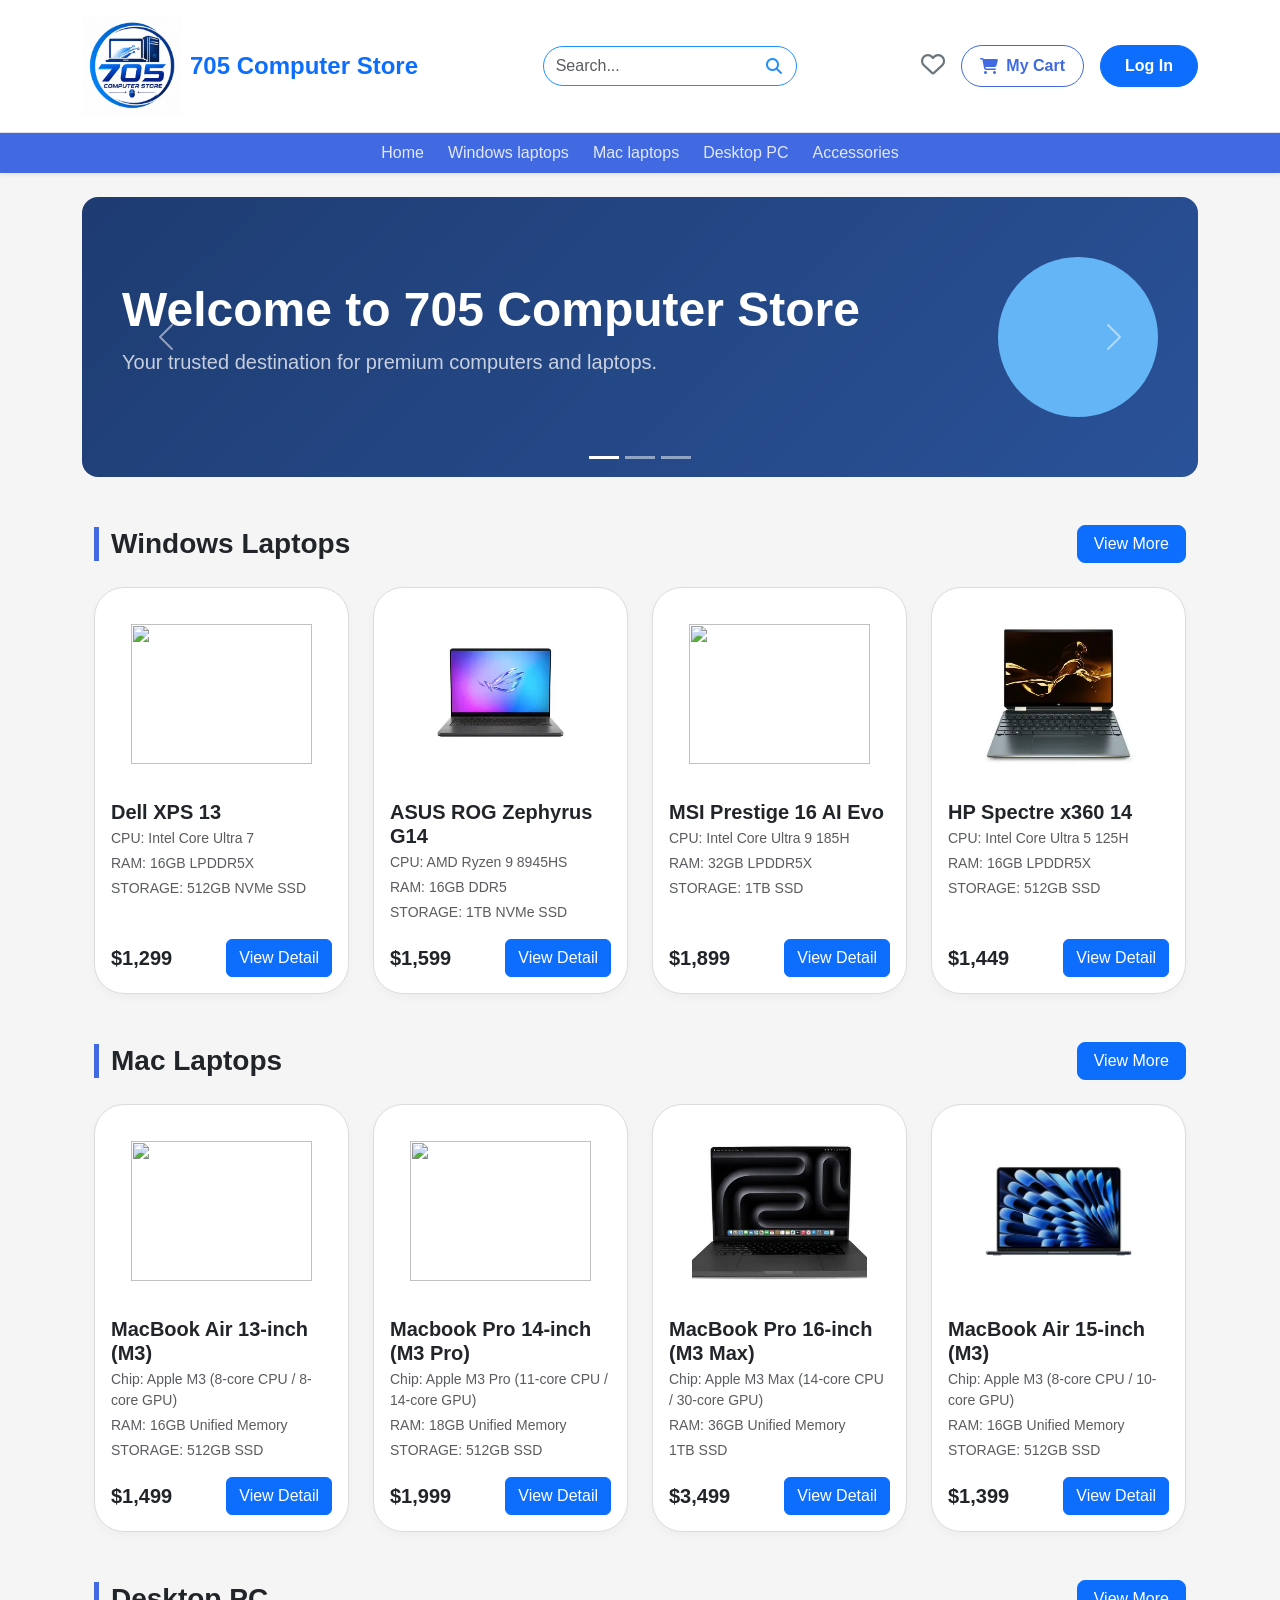
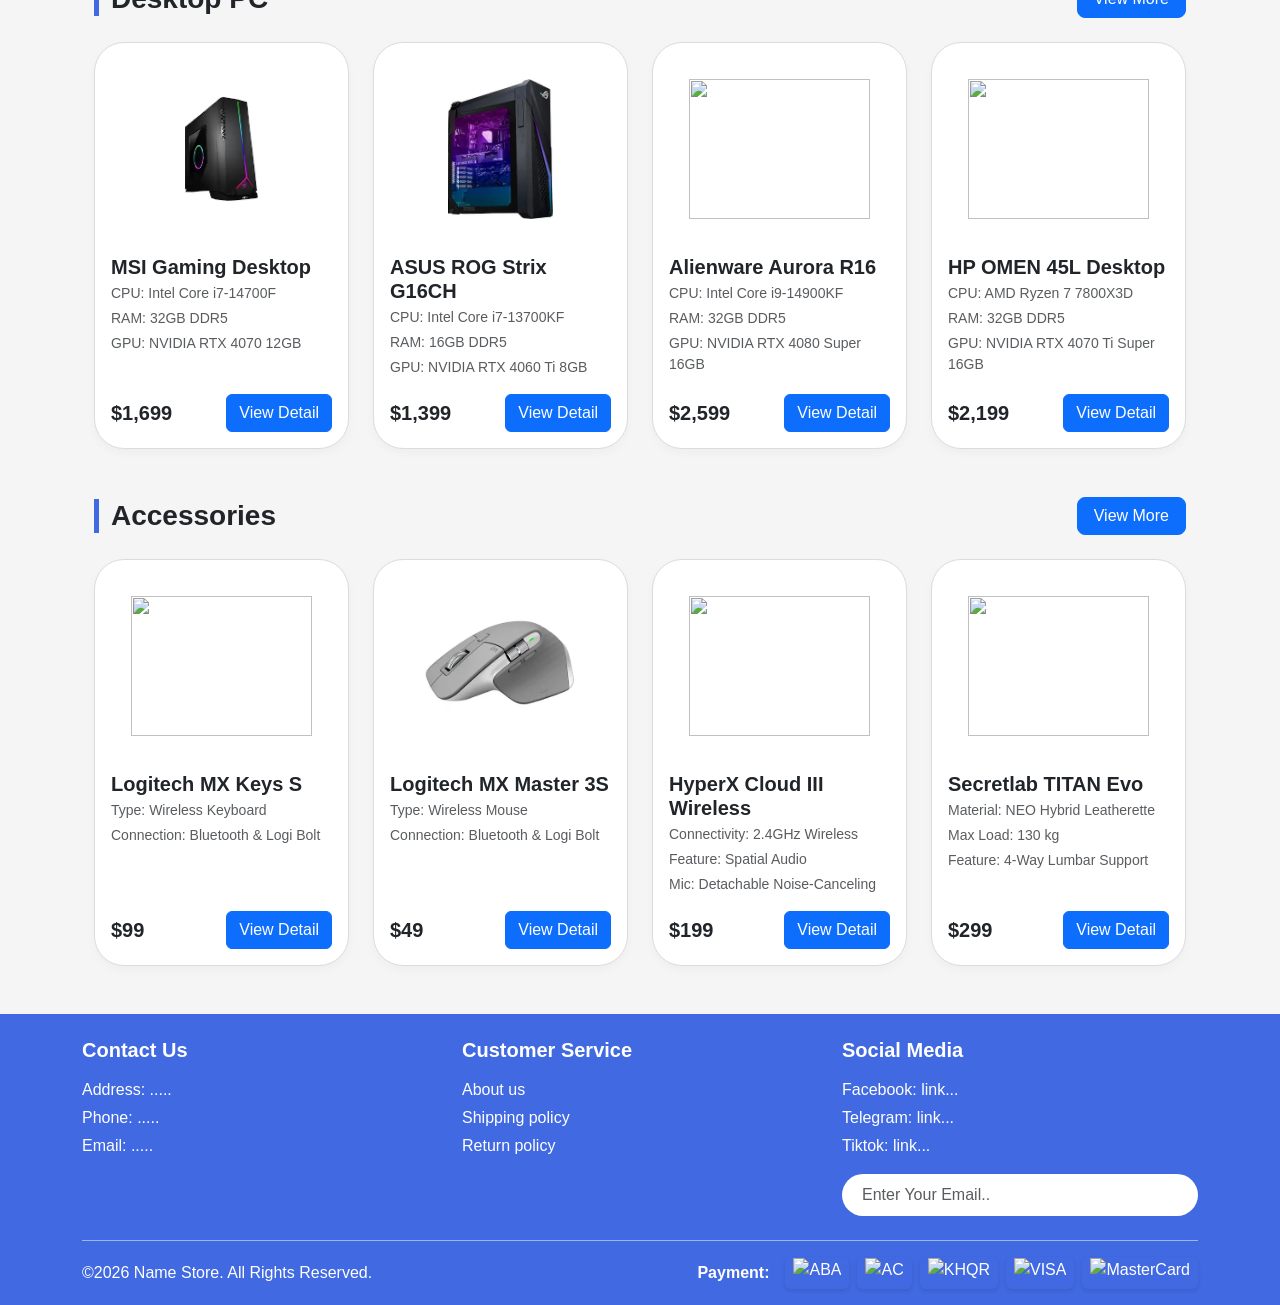
==== commit 5314117f: "Update My Cart Feature" ====
--- a/frontend/index.html
+++ b/frontend/index.html
@@ -18,13 +18,10 @@
                 <img src="705logo.jpg" alt="Logo" class="header-logo">
                 <h4 class="fw-bold m-0 text-primary">705 Computer Store</h4>
             </div>
-            <form action="/search" method="get" class="search-box-wrapper w-45" role="search">
-                <input type="search" name="q" class="form-control custom-search-input" placeholder="Search..."
-                    aria-label="Search">
-                <button type="submit" class="search-btn" aria-label="Submit search">
-                    <i class="fa-solid fa-magnifying-glass search-icon" aria-hidden="true"></i>
-                </button>
-            </form>
+            <div class="search-box-wrapper w-45">
+                <input type="text" class="form-control custom-search-input" placeholder="Search...">
+                <i class="fa-solid fa-magnifying-glass search-icon"></i>
+            </div>
             <div class="d-flex align-items-center gap-3">
                 <a href="#" class="text-secondary text-decoration-none">
                     <i class="fa-regular fa-heart fs-4"></i>
@@ -32,7 +29,7 @@
                 <a href="#cartOffcanvas" data-bs-toggle="offcanvas" role="button"
                     class="cart-box d-flex align-items-center gap-2 text-decoration-none text-nowrap">
                     <i class="fa-solid fa-cart-shopping"></i>
-                    <span class="fw-semibold">Cart</span>
+                    <span class="fw-semibold">My Cart</span>
                 </a>
                 <button class="btn btn-primary rounded-pill px-4 py-2 text-nowrap fw-bold" data-bs-toggle="modal"
                     data-bs-target="#loginModal">
@@ -699,7 +696,7 @@
                                 </div>
 
                                 <div class="d-flex gap-2">
-                                    <button class="btn btn-primary flex-grow-1 fw-bold text-uppercase py-2">
+                                    <button class="btn btn-primary flex-grow-1 fw-bold text-uppercase py-2"​​ id="btnAddToCartModal">
                                         ADD TO CART
                                     </button>
                                     <button class="btn btn-outline-primary flex-grow-1 fw-bold text-uppercase py-2">
@@ -714,6 +711,7 @@
                 </div>
             </div>
         </div>
+
         <!--modal-->
         <div class="offcanvas offcanvas-end" tabindex="-1" id="cartOffcanvas" aria-labelledby="cartOffcanvasLabel">
             <div class="offcanvas-header border-bottom">
@@ -732,6 +730,7 @@
                 </div>
             </div>
         </div>
+
         <div class="modal fade" id="loginModal" tabindex="-1" aria-labelledby="loginModalLabel" aria-hidden="true">
             <div class="modal-dialog modal-dialog-centered">
                 <div class="modal-content border-0 shadow">
@@ -740,6 +739,7 @@
                     </div>
                     <div class="modal-body px-4 pb-4">
                         <div class="text-center mb-4">
+                            <img src="/frontend/705logo.jpg" alt="Logo" style="height: 50px; width: auto;">
                             <h4 class="fw-bold text-primary" id="loginModalLabel">705 Computer Store</h4>
                             <p class="text-muted small">Sign in to manage your account and orders</p>
                         </div>
--- a/frontend/style.css
+++ b/frontend/style.css
@@ -5,7 +5,17 @@
     margin: 0;
     padding: 0;
 }
+.offcanvas-backdrop{
+    pointer-events: auto !important;
+    opacity: 0.5 !important;
+}
+.modal-backdrop {
+    pointer-events: none !important;
+    opacity: 0.5 !important;
+}
 body {
+    overflow: auto !important;
+    padding-right: 0 !important;
     display: flex;
     flex-direction: column;
     min-height: 100vh;
@@ -167,4 +177,35 @@
     height: 30px;
     width: auto;
     object-fit: contain;
+}
+
+@media (max-width: 991.98px) {
+    .header-logo {
+        width: 80px;
+        height: 80px;
+    }
+    .custom-search-width {
+        width: 100%; 
+    }
+    section[id] {
+        scroll-margin-top: 80px;
+    }
+}
+
+@media (max-width: 575.98px) {
+    .header-logo {
+        width: 65px;
+        height: 65px;
+    }
+    .product-card {
+        border-radius: 20px; 
+        padding: 12px;
+    }
+    .product-img-wrapper {
+        height: 140px; 
+    }
+    .cart-box {
+        padding: 6px 12px;
+        font-size: 14px;
+    }
 }
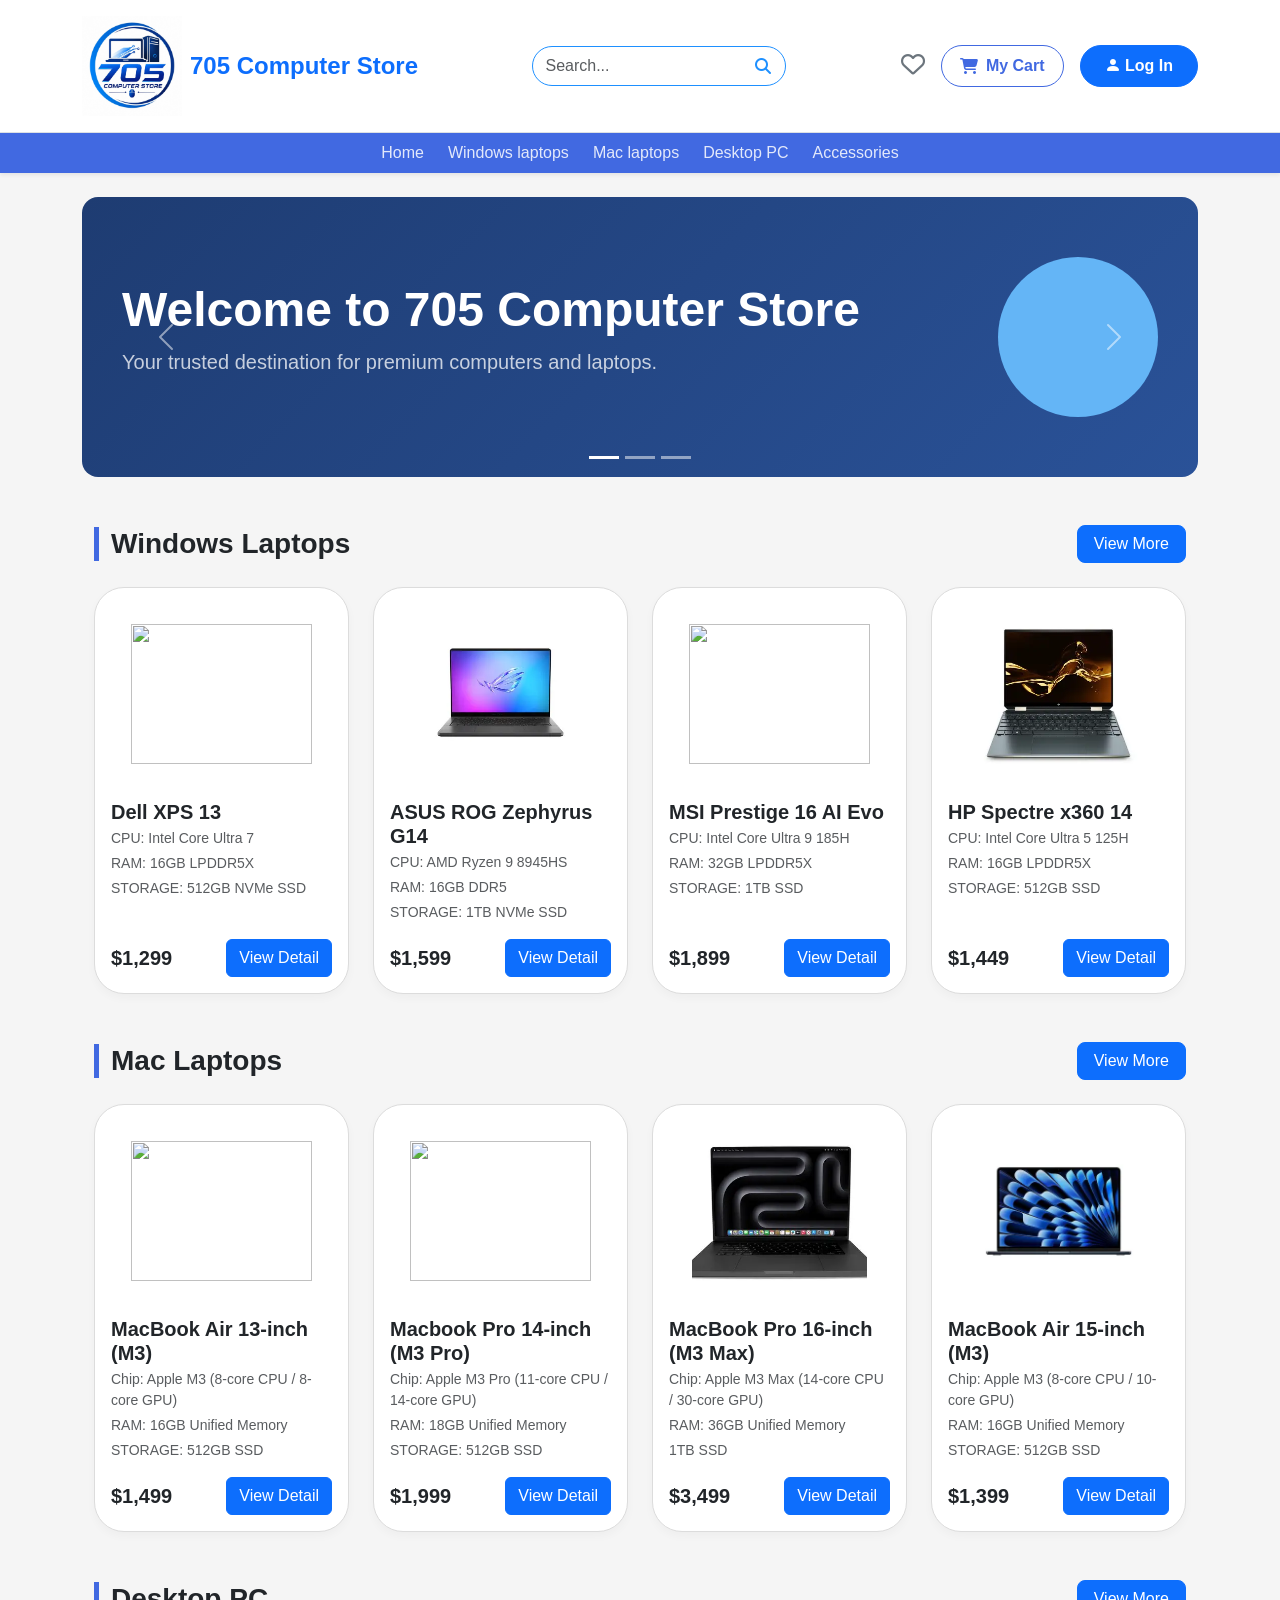
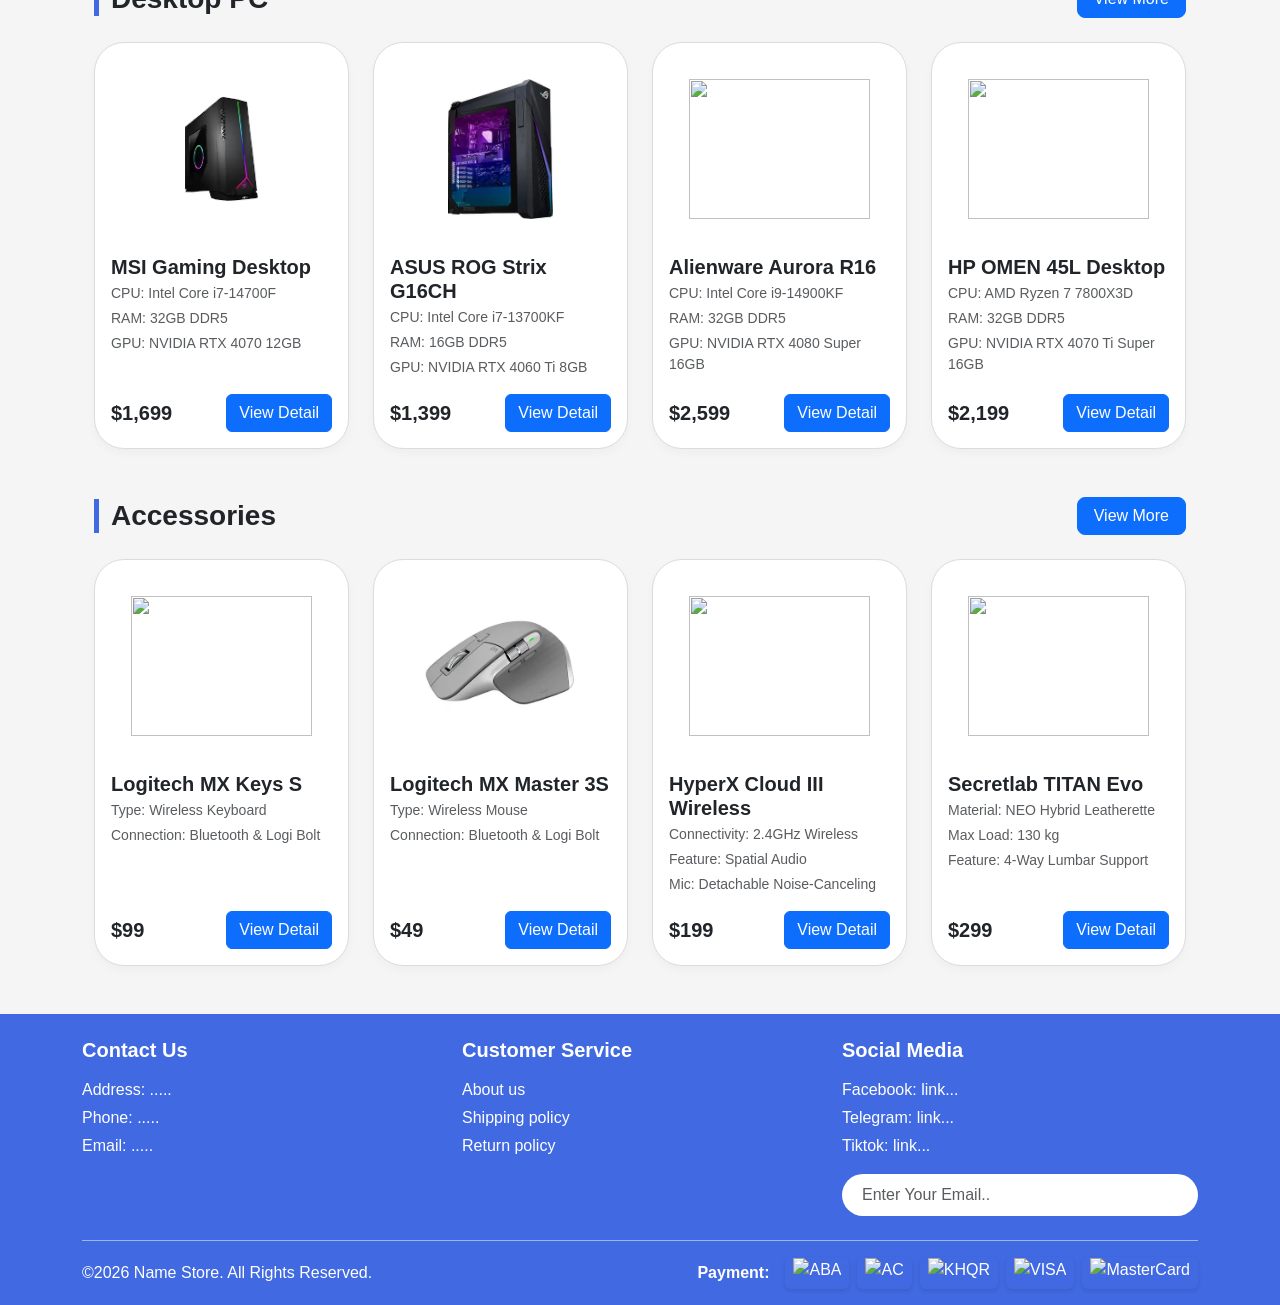
==== commit d19a494d: "update add cart feature" ====
--- a/frontend/index.html
+++ b/frontend/index.html
@@ -9,6 +9,7 @@
     <link rel="stylesheet" href="https://cdnjs.cloudflare.com/ajax/libs/font-awesome/6.5.1/css/all.min.css">
     <link rel="stylesheet" href="style.css">
     <script src="https://cdn.jsdelivr.net/npm/bootstrap@5.3.3/dist/js/bootstrap.bundle.min.js"></script>
+    <link rel="stylesheet" href="https://cdn.jsdelivr.net/npm/bootstrap-icons@1.11.3/font/bootstrap-icons.min.css">
 </head>
 
 <body>
@@ -33,7 +34,7 @@
                 </a>
                 <button class="btn btn-primary rounded-pill px-4 py-2 text-nowrap fw-bold" data-bs-toggle="modal"
                     data-bs-target="#loginModal">
-                    Log In
+                    <i class="bi bi-person-fill"></i> Log In
                 </button>
             </div>
         </div>
